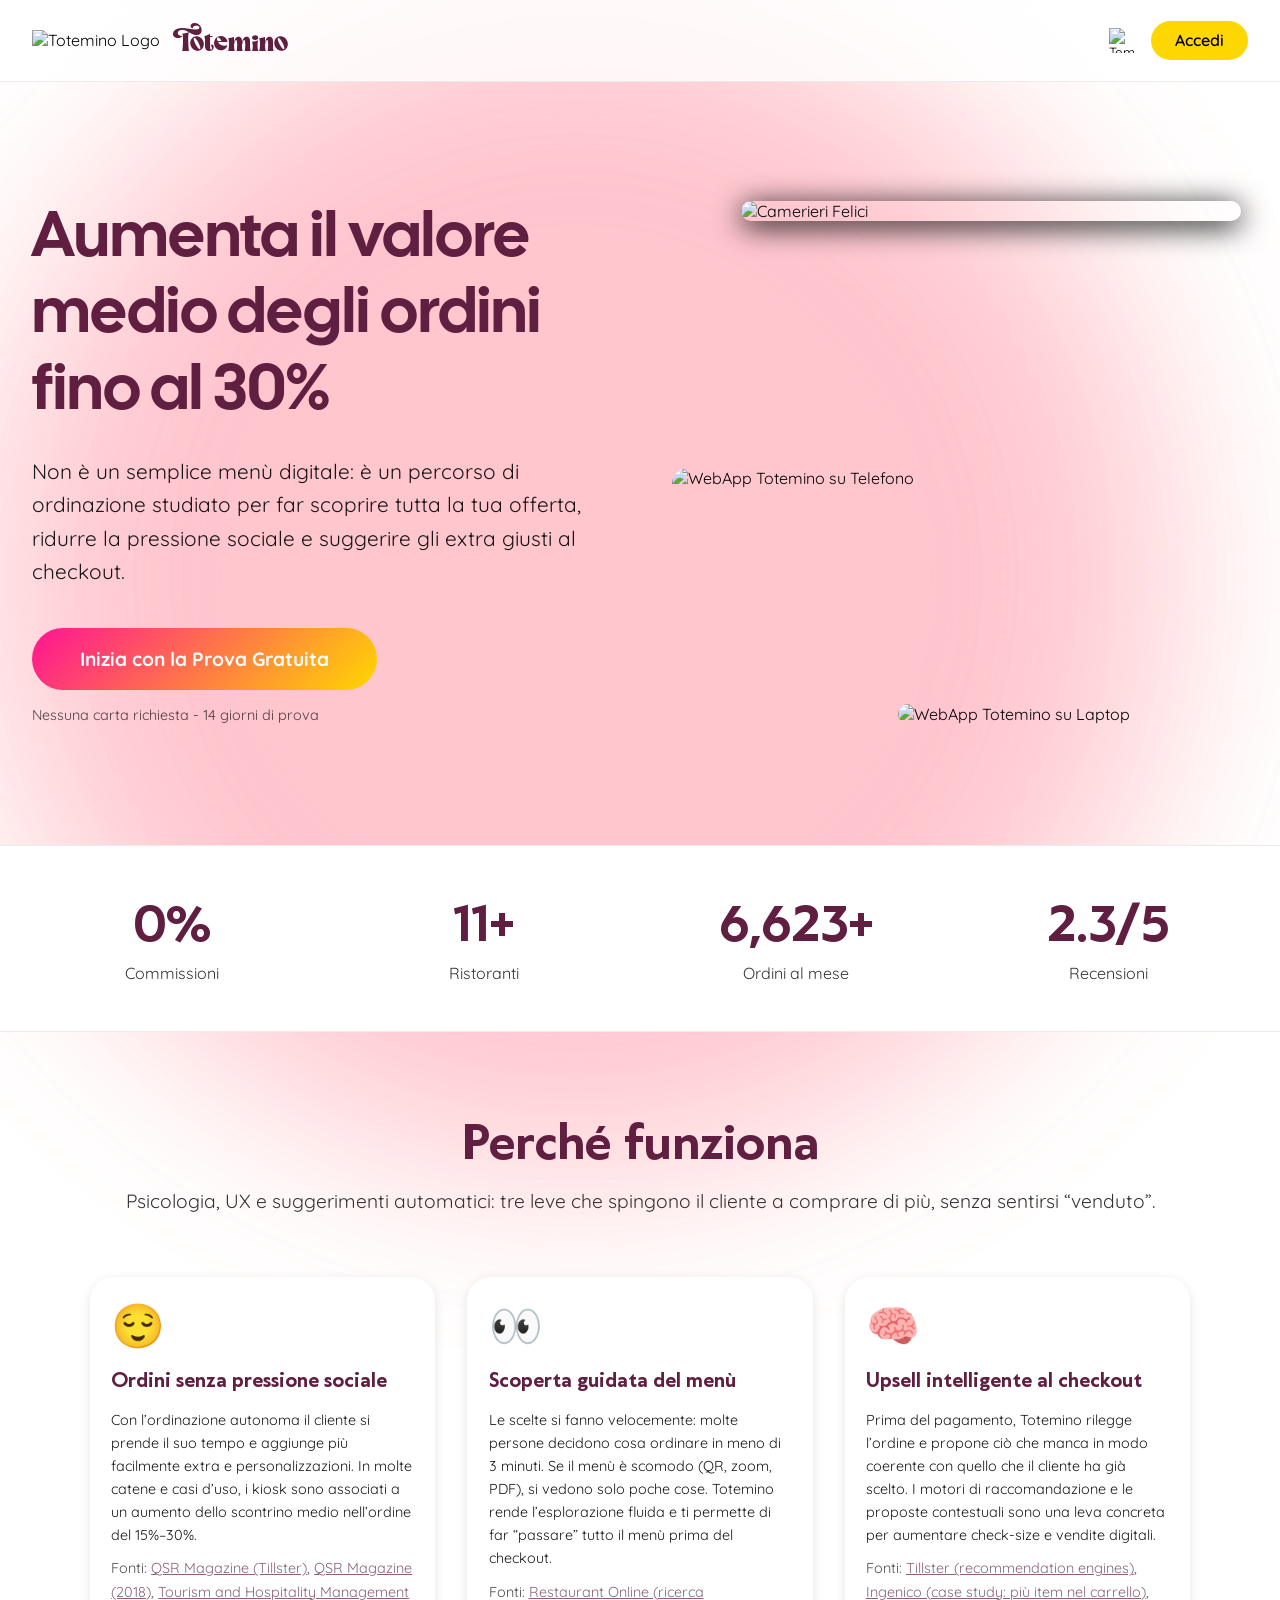
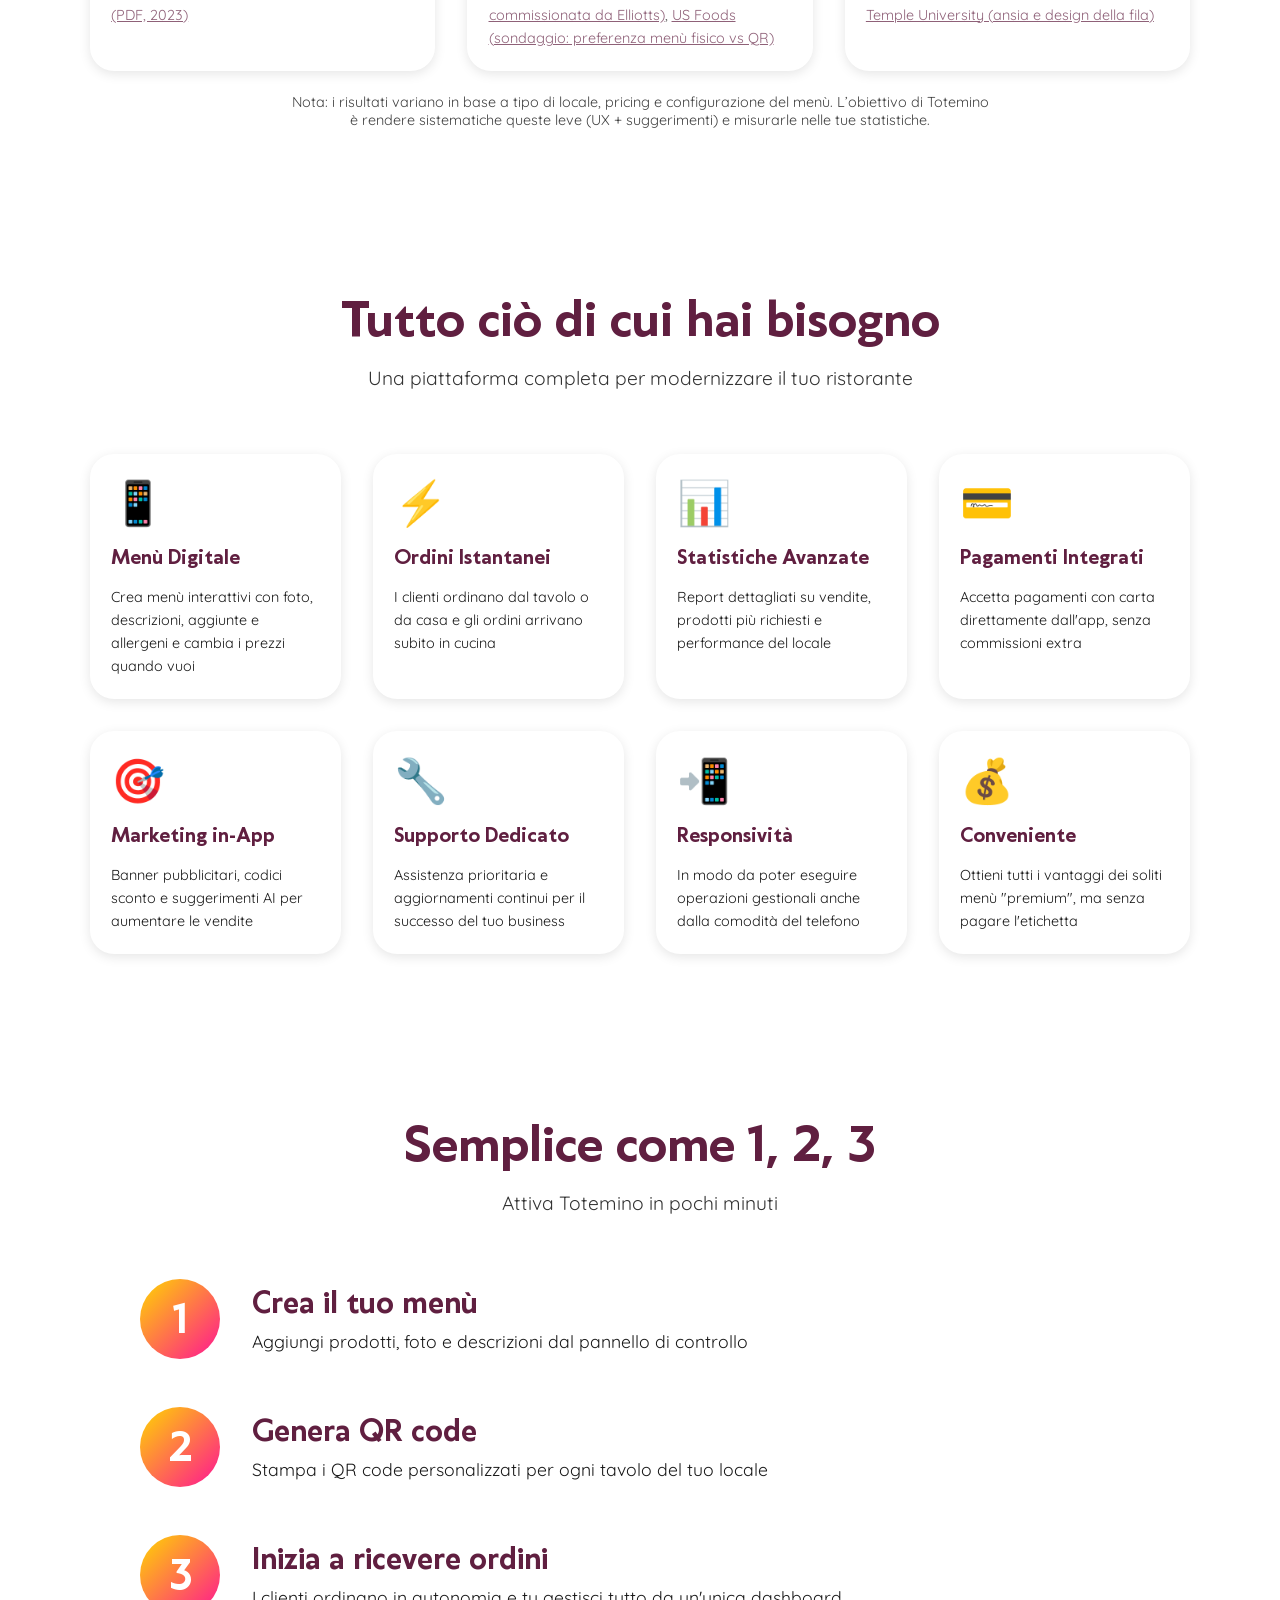
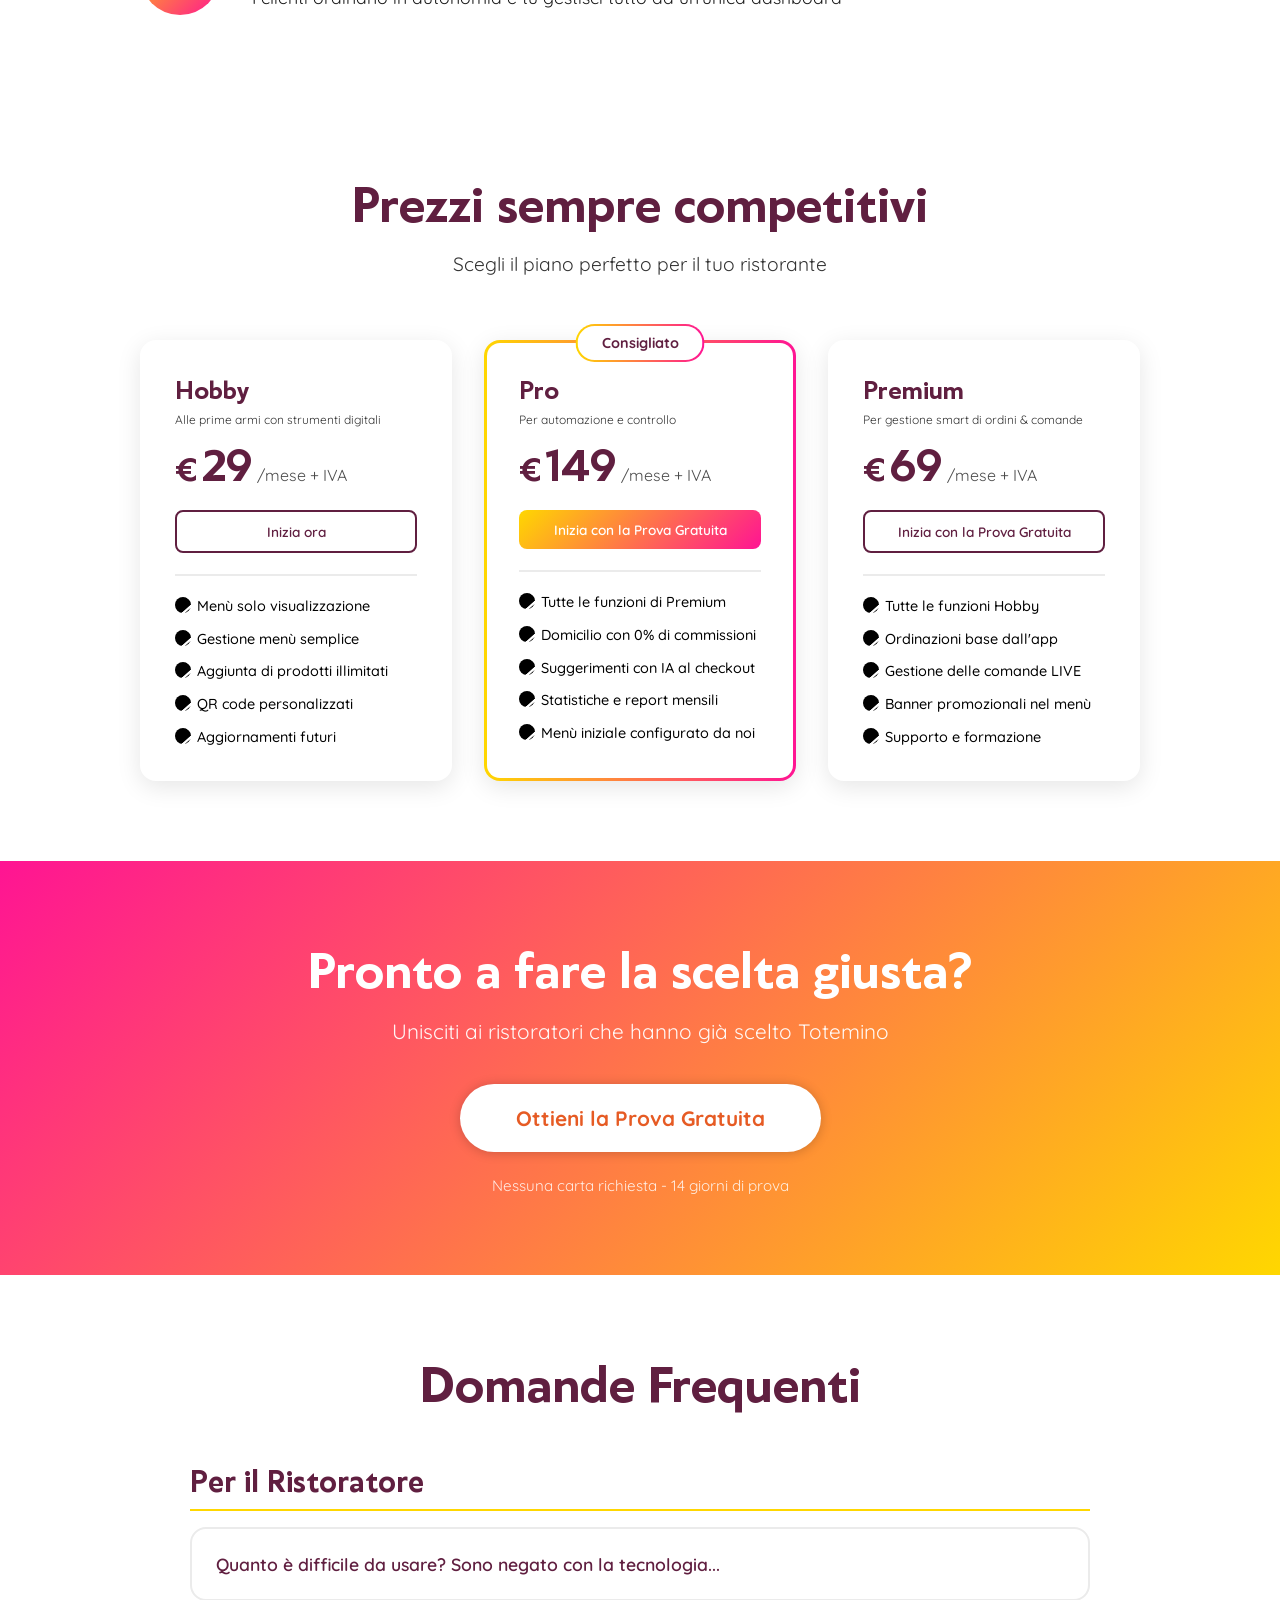
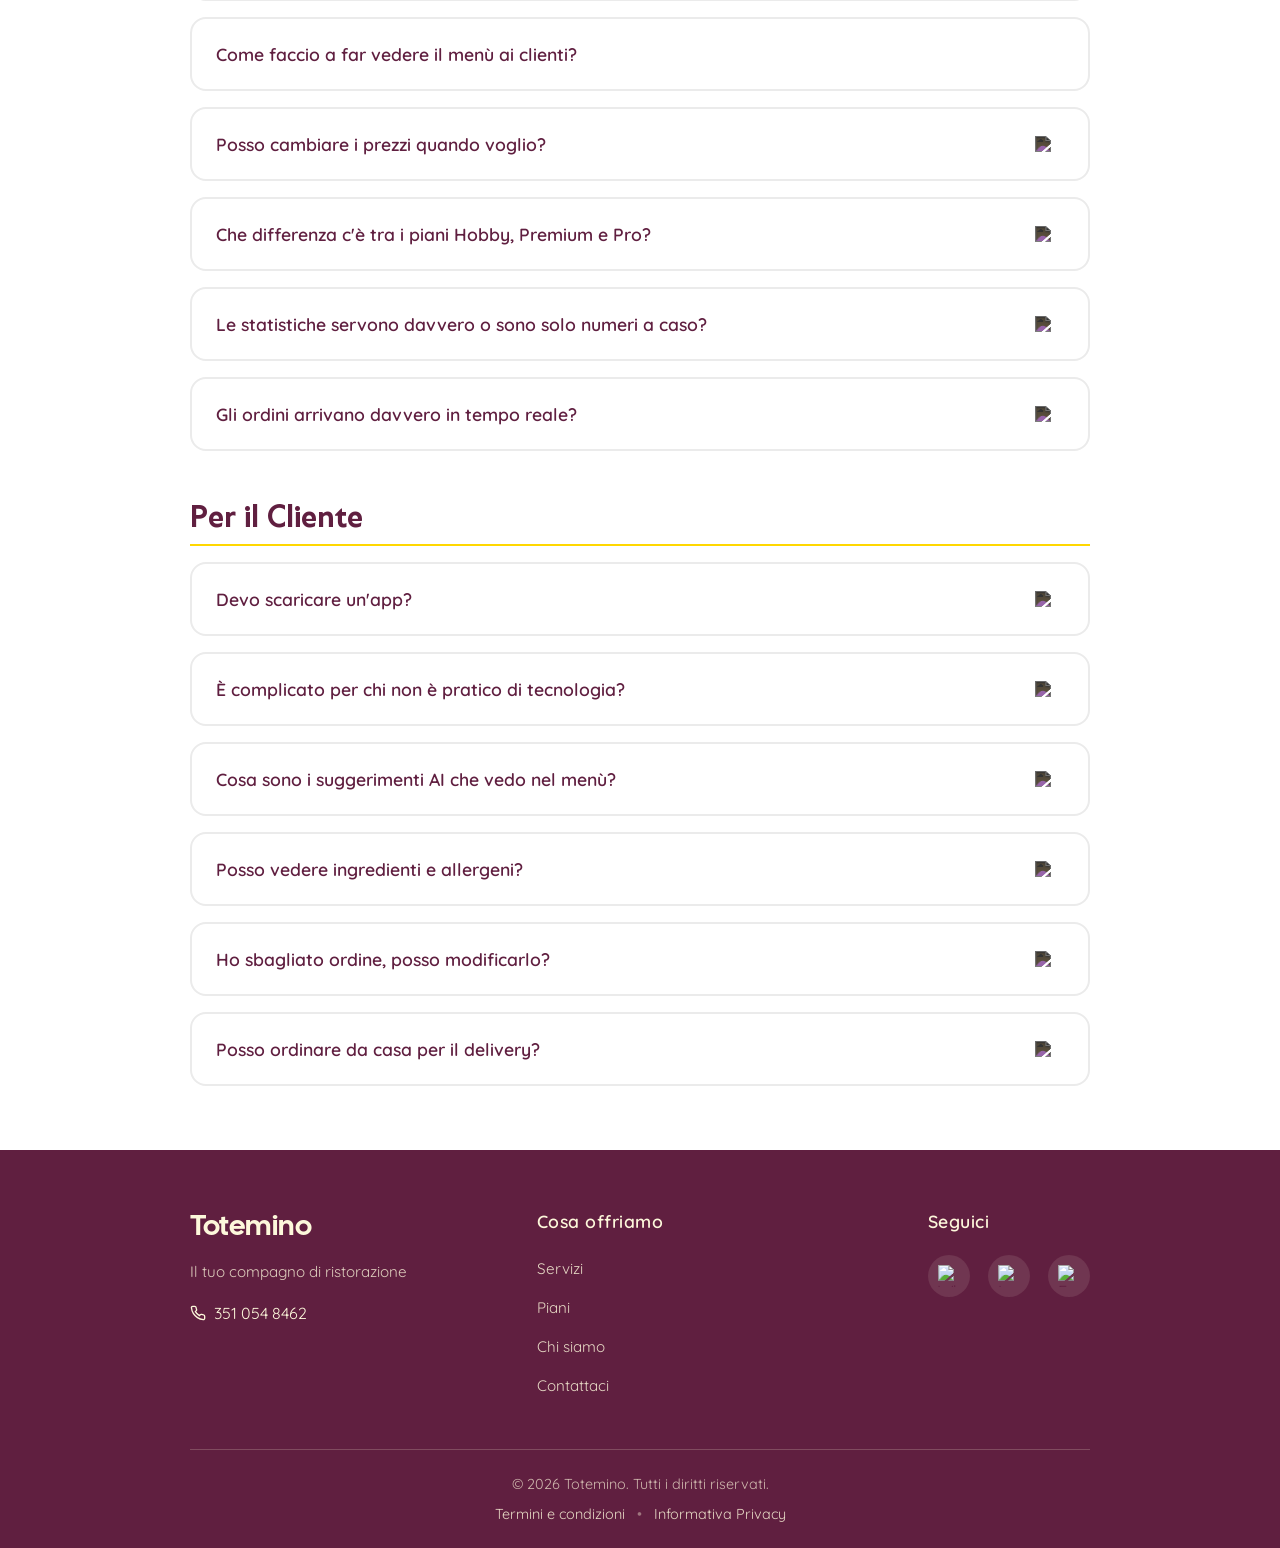
==== index.html @ e5cde9ef "Add files via upload" ====
<!DOCTYPE html>
<html lang="it">
<head>
    <meta charset="UTF-8">
    <meta name="viewport" content="width=device-width, initial-scale=1.0">
    <script>
        (function() {
          const saved = localStorage.getItem('totemino_theme');
          const theme = saved || 
            (window.matchMedia('(prefers-color-scheme: dark)').matches ? 'dark' : 'light');
          document.documentElement.setAttribute('data-theme', theme);
          
          window.addEventListener('pageshow', function(event) {
            if (event.persisted || performance.getEntriesByType('navigation')[0]?.type === 'back_forward') {
              location.reload();
            }
          });
        })();
    </script>
    <title>Totemino - Più di un menù</title>
    <link rel="icon" type="image/png" href="img/favicon.png">
    <link rel="stylesheet" href="index-styles.css"/>
    <link rel="stylesheet" href="reviews-styles.css"/>
    <style>
        /* Animazione loading dots per bottoni pricing */
        .btn-pricing.loading {
            pointer-events: none;
        }

        .btn-pricing .btn-text {
            display: inline;
            font-weight: 600;
        }

        .btn-pricing.loading .btn-text {   
            display: none;
        }

        .loading-dots {
            display: none;
            gap: 8px;
        }

        .btn-pricing.loading .loading-dots {
            display: flex;
            margin: 5px auto;
            align-items: center;
            justify-content: center;
        }

        .loading-dots span {
            width: 7px;
            height: 7px;
            border-radius: 50%;
            background-color: currentColor;
            animation: loadingDot 1.4s infinite ease-in-out both;
        }

        .loading-dots span:nth-child(1) {
            animation-delay: -0.32s;
        }

        .loading-dots span:nth-child(2) {
            animation-delay: -0.16s;
        }

        @keyframes loadingDot {
            0%, 80%, 100% {
                transform: scale(0.8);
                opacity: 0.5;
            }
            40% {
                transform: scale(1.2);
                opacity: 1;
            }
        }
    </style>
</head>
<body>
    <div class="bg-light light1"></div>
    <div class="bg-light light2"></div>
    <div class="bg-light light3"></div>
    
    <!-- Navigation -->
    <nav class="navbar">
        <div class="nav-container">
            <div class="nav-brand">
                <img class="theme-img" data-light="img/logo/1_light.png" data-dark="img/logo/1_dark.png" alt="Totemino Logo" id="logoSwap">
                <a href="#"><h1>Totemino</h1></a>
            </div>
            <div class="nav-actions">
                <button id="theme" class="nav-btn theme-btn" type="button">
                    <img class="theme-img" data-light="img/theme_light.png" data-dark="img/theme_dark.png" alt="Tema">
                </button>
                <a href="login.html" class="nav-btn login-btn" id="navLoginBtn">Accedi</a>
            </div>
        </div>
    </nav>

    <!-- Hero Section -->
    <section class="hero">
        <div class="hero-container">
            <div class="hero-content">
                <h2 class="hero-title">Aumenta il valore medio degli ordini fino al 30%</h2>
                <p class="hero-subtitle">Non è un semplice menù digitale: è un percorso di ordinazione studiato per far scoprire tutta la tua offerta, ridurre la pressione sociale e suggerire gli extra giusti al checkout.</p>
                <div class="hero-cta">
                    <a href="login.html" class="btn-hero">Inizia con la Prova Gratuita</a>
                    <span class="hero-note">Nessuna carta richiesta - 14 giorni di prova</span>
                </div>
            </div>
            <div class="hero-image">
                <img src="img/hero1.png" alt="WebApp Totemino su Telefono">
                <img src="img/hero2.png" alt="Camerieri Felici">
                <img src="img/hero3.png" alt="WebApp Totemino su Laptop">
            </div>
        </div>
    </section>

    <!-- Stats Bar -->
    <section class="stats-bar">
        <div class="stats-container">
            <div class="stat-item">
                <h3>0%</h3>
                <p>Commissioni</p>
            </div>
            <div class="stat-item">
                <h3>23+</h3>
                <p>Ristoranti</p>
            </div>
            <div class="stat-item">
                <h3>13800+</h3>
                <p>Ordini al mese</p>
            </div>
            <div class="stat-item">
                <h3>4.8/5</h3>
                <p>Recensioni</p>
            </div>
        </div>
    </section>

    
    <!-- Why It Works -->
    <section class="why-it-works">
        <div class="section-header">
            <h2>Perché funziona</h2>
            <p>Psicologia, UX e suggerimenti automatici: tre leve che spingono il cliente a comprare di più, senza sentirsi “venduto”.</p>
        </div>
        <div class="features-grid">
            <div class="feature-card">
                <div class="feature-icon">😌</div>
                <h3>Ordini senza pressione sociale</h3>
                <p>Con l’ordinazione autonoma il cliente si prende il suo tempo e aggiunge più facilmente extra e personalizzazioni. In molte catene e casi d’uso, i kiosk sono associati a un aumento dello scontrino medio nell’ordine del 15%–30%.</p>
                <p style="opacity:.7;font-size:.9rem;margin-top:10px;">
                    Fonti: <a href="https://www.qsrmagazine.com/growth/consumer-trends/kiosks-take-center-stage-in-the-phygital-revolution/" target="_blank" rel="noopener">QSR Magazine (Tillster)</a>,
                    <a href="https://www.qsrmagazine.com/uncategorized/study-kiosk-demand-rise-quick-service/" target="_blank" rel="noopener">QSR Magazine (2018)</a>,
                    <a href="https://hrcak.srce.hr/file/445800" target="_blank" rel="noopener">Tourism and Hospitality Management (PDF, 2023)</a>
                </p>
            </div>
            <div class="feature-card">
                <div class="feature-icon">👀</div>
                <h3>Scoperta guidata del menù</h3>
                <p>Le scelte si fanno velocemente: molte persone decidono cosa ordinare in meno di 3 minuti. Se il menù è scomodo (QR, zoom, PDF), si vedono solo poche cose. Totemino rende l’esplorazione fluida e ti permette di far “passare” tutto il menù prima del checkout.</p>
                <p style="opacity:.7;font-size:.9rem;margin-top:10px;">
                    Fonti: <a href="https://www.restaurantonline.co.uk/Article/2017/08/09/Diners-take-just-three-minutes-to-choose-their-food-new-research-reveals/" target="_blank" rel="noopener">Restaurant Online (ricerca commissionata da Elliotts)</a>,
                    <a href="https://www.usfoods.com/tools-tips-and-ideas/articles-and-publications/articles/american-menu-choices" target="_blank" rel="noopener">US Foods (sondaggio: preferenza menù fisico vs QR)</a>
                </p>
            </div>
            <div class="feature-card">
                <div class="feature-icon">🧠</div>
                <h3>Upsell intelligente al checkout</h3>
                <p>Prima del pagamento, Totemino rilegge l’ordine e propone ciò che manca in modo coerente con quello che il cliente ha già scelto. I motori di raccomandazione e le proposte contestuali sono una leva concreta per aumentare check-size e vendite digitali.</p>
                <p style="opacity:.7;font-size:.9rem;margin-top:10px;">
                    Fonti: <a href="https://www.tillster.com/blog/7-ways-kiosk-recommendation-engines-can-increase-restaurant-profits" target="_blank" rel="noopener">Tillster (recommendation engines)</a>,
                    <a href="https://ingenico.com/ca-en/newsroom/blogs/self-service-kiosks-are-becoming-popular-restaurants-heres-why" target="_blank" rel="noopener">Ingenico (case study: più item nel carrello)</a>,
                    <a href="https://now.temple.edu/news/2024-04-12/feeling-rushed-food-ordering-kiosk-youre-not-alone" target="_blank" rel="noopener">Temple University (ansia e design della fila)</a>
                </p>
            </div>
        </div>

        <p style="opacity:.75;font-size:0.9rem;max-width:700px;margin:22px auto 0;text-align:center;">
            Nota: i risultati variano in base a tipo di locale, pricing e configurazione del menù. L’obiettivo di Totemino è rendere sistematiche queste leve (UX + suggerimenti) e misurarle nelle tue statistiche.
        </p>
    </section>


    <!-- Features Section -->
    <section class="features">
        <div class="section-header">
            <h2>Tutto ciò di cui hai bisogno</h2>
            <p>Una piattaforma completa per modernizzare il tuo ristorante</p>
        </div>
        <div class="features-grid">
            <div class="feature-card" onclick="window.location.href='servizi.html'">
                <div class="feature-icon">📱</div>
                <h3>Menù Digitale</h3>
                <p>Crea menù interattivi con foto, descrizioni, aggiunte e allergeni e cambia i prezzi quando vuoi</p>
            </div>
            <div class="feature-card" onclick="window.location.href='servizi.html'">
                <div class="feature-icon">⚡</div>
                <h3>Ordini Istantanei</h3>
                <p>I clienti ordinano dal tavolo o da casa e gli ordini arrivano subito in cucina</p>
            </div>
            <div class="feature-card" onclick="window.location.href='servizi.html'">
                <div class="feature-icon">📊</div>
                <h3>Statistiche Avanzate</h3>
                <p>Report dettagliati su vendite, prodotti più richiesti e performance del locale</p>
            </div>
            <div class="feature-card" onclick="window.location.href='servizi.html'">
                <div class="feature-icon">💳</div>
                <h3>Pagamenti Integrati</h3>
                <p>Accetta pagamenti con carta direttamente dall'app, senza commissioni extra</p>
            </div>
            <div class="feature-card" onclick="window.location.href='servizi.html'">
                <div class="feature-icon">🎯</div>
                <h3>Marketing in-App</h3>
                <p>Banner pubblicitari, codici sconto e suggerimenti AI per aumentare le vendite</p>
            </div>
            <div class="feature-card" onclick="window.location.href='servizi.html'">
                <div class="feature-icon">🔧</div>
                <h3>Supporto Dedicato</h3>
                <p>Assistenza prioritaria e aggiornamenti continui per il successo del tuo business</p>
            </div>
            <div class="feature-card" onclick="window.location.href='servizi.html'">
                <div class="feature-icon">📲</div>
                <h3>Responsività</h3>
                <p>In modo da poter eseguire operazioni gestionali anche dalla comodità del telefono</p>
            </div>
            <div class="feature-card" onclick="window.location.href='servizi.html'">
                <div class="feature-icon">💰</div>
                <h3>Conveniente</h3>
                <p>Ottieni tutti i vantaggi dei soliti menù "premium", ma senza pagare l'etichetta</p>
            </div>
        </div>
        <button class="show-more-btn" id="showMoreFeatures">
            <p>Mostra di più</p>
        </button>
    </section>

    <!-- How It Works -->
    <section class="how-it-works">
        <div class="section-header">
            <h2>Semplice come 1, 2, 3</h2>
            <p>Attiva Totemino in pochi minuti</p>
        </div>
        <div class="steps-container">
            <div class="step">
                <div class="step-number">1</div>
                <div class="step-content">
                    <h3>Crea il tuo menù</h3>
                    <p>Aggiungi prodotti, foto e descrizioni dal pannello di controllo</p>
                </div>
            </div>
            <div class="step">
                <div class="step-number">2</div>
                <div class="step-content">
                    <h3>Genera QR code</h3>
                    <p>Stampa i QR code personalizzati per ogni tavolo del tuo locale</p>
                </div>
            </div>
            <div class="step">
                <div class="step-number">3</div>
                <div class="step-content">
                    <h3>Inizia a ricevere ordini</h3>
                    <p>I clienti ordinano in autonomia e tu gestisci tutto da un'unica dashboard</p>
                </div>
            </div>
        </div>
    </section>

    <!-- Pricing Section -->
    <section class="pricing">
        <div class="section-header">
            <h2>Prezzi sempre competitivi</h2>
            <p>Scegli il piano perfetto per il tuo ristorante</p>
        </div>
        <div class="pricing-grid">
            <!-- Hobby Plan -->
            <div class="pricing-card">
                <div class="pricing-header">
                    <h3>Hobby</h3>
                    <p>Alle prime armi con strumenti digitali</p>
                    <div class="price">
                        <span class="currency">€</span>
                        <span class="amount">29</span>
                        <span class="period">/mese + IVA</span>
                    </div>
                </div>
                <a href="login.html" class="btn-pricing" data-plan="hobby" data-price-id="price_1Sc7bC7dAnRE04Pk4s9xD4El">
                    <span class="btn-text">Inizia ora</span>
                    <span class="loading-dots">
                        <span></span>
                        <span></span>
                        <span></span>
                    </span>
                </a>
                <ul class="features-list">
                    <li><img src="img/check.png"> Menù solo visualizzazione</li>
                    <li><img src="img/check.png"> Gestione menù semplice</li>
                    <li><img src="img/check.png"> Aggiunta di prodotti illimitati</li>
                    <li><img src="img/check.png"> QR code personalizzati</li>
                    <li><img src="img/check.png"> Aggiornamenti futuri</li>
                </ul>
            </div>

            <!-- Pro Plan -->
            <div class="pricing-card featured">
                <div class="popular-badge">Consigliato</div>
                <div class="pricing-header">
                    <h3>Pro</h3>
                    <p>Per automazione e controllo</p>
                    <div class="price">
                        <span class="currency">€</span>
                        <span class="amount">149</span>
                        <span class="period">/mese + IVA</span>
                    </div>
                </div>
                <a href="login.html" class="btn-pricing" data-plan="pro" data-price-id="price_1Sc7ex7dAnRE04PkjcQ3RALK">
                    <span class="btn-text">Inizia con la Prova Gratuita</span>
                    <span class="loading-dots">
                        <span></span>
                        <span></span>
                        <span></span>
                    </span>
                </a>
                <ul class="features-list">
                    <li><img src="img/check.png"> Tutte le funzioni di Premium</li>
                    <li><img src="img/check.png"> Domicilio con 0% di commissioni</li>
                    <li><img src="img/check.png"> Suggerimenti con IA al checkout</li>
                    <li><img src="img/check.png"> Statistiche e report mensili</li>
                    <li><img src="img/check.png"> Menù iniziale configurato da noi</li>
                </ul>
            </div>

            <!-- Premium Plan -->
            <div class="pricing-card">
                <div class="pricing-header">
                    <h3>Premium</h3>
                    <p>Per gestione smart di ordini & comande</p>
                    <div class="price">
                        <span class="currency">€</span>
                        <span class="amount">69</span>
                        <span class="period">/mese + IVA</span>
                    </div>
                </div>
                <a href="login.html" class="btn-pricing" data-plan="premium" data-price-id="price_1Sc7eA7dAnRE04PkniueG6en">
                    <span class="btn-text">Inizia con la Prova Gratuita</span>
                    <span class="loading-dots">
                        <span></span>
                        <span></span>
                        <span></span>
                    </span>
                </a>
                <ul class="features-list">
                    <li><img src="img/check.png"> Tutte le funzioni Hobby</li>
                    <li><img src="img/check.png"> Ordinazioni base dall'app</li>
                    <li><img src="img/check.png"> Gestione delle comande LIVE</li>
                    <li><img src="img/check.png"> Banner promozionali nel menù</li>
                    <li><img src="img/check.png"> Supporto e formazione</li>
                </ul>
            </div>
        </div>
    </section>

    <!-- Social Proof / Testimonials -->
     
    <div class="create-reviews-section"></div>

    <!-- Final CTA -->
    <section class="final-cta">
        <div class="cta-container">
            <h2>Pronto a fare la scelta giusta?</h2>
            <p>Unisciti ai ristoratori che hanno già scelto Totemino</p>
            <a href="login.html" class="btn-cta-large">Ottieni la Prova Gratuita</a>
            <span class="cta-note">Nessuna carta richiesta - 14 giorni di prova</span>
        </div>
    </section>

    <!-- FAQ Section -->
    <section class="faq-section">
        <div class="faq-container">
            <h2 class="faq-title">Domande Frequenti</h2>
            
            <!-- FAQ Ristoratore -->
            <div class="faq-category">
                <h3 class="faq-category-title">Per il Ristoratore</h3>

                <div class="faq-item">
                    <div class="faq-question">
                        <span>Quanto è difficile da usare? Sono negato con la tecnologia...</span>
                        <span class="faq-icon"><img src="img/down_arrow.png"></span>
                    </div>
                    <div class="faq-answer">
                        <div class="faq-answer-content">
                            Tranquillo, è pensato proprio per essere semplice. Se sai usare WhatsApp, sai usare Totemino. Tutto intuitivo, niente paroloni tecnici.
                        </div>
                    </div>
                </div>

                <div class="faq-item">
                    <div class="faq-question">
                        <span>Come faccio a far vedere il menù ai clienti?</span>
                        <span class="faq-icon"><img src="img/down_arrow.png"></span>
                    </div>
                    <div class="faq-answer">
                        <div class="faq-answer-content">
                            Stampi il QR code che ti diamo e lo metti sui tavoli. Il cliente lo scansiona con la fotocamera del telefono ed è dentro. Niente app da scaricare, zero sbattimenti.
                        </div>
                    </div>
                </div>

                <div class="faq-item">
                    <div class="faq-question">
                        <span>Posso cambiare i prezzi quando voglio?</span>
                        <span class="faq-icon"><img src="img/down_arrow.png"></span>
                    </div>
                    <div class="faq-answer">
                        <div class="faq-answer-content">
                            Certo! Dal pannello di gestione modifichi tutto in tempo reale: prezzi, piatti, ingredienti, foto. Finito il pesce? Lo togli in 10 secondi.
                        </div>
                    </div>
                </div>

                <div class="faq-item">
                    <div class="faq-question">
                        <span>Che differenza c'è tra i piani Hobby, Premium e Pro?</span>
                        <span class="faq-icon"><img src="img/down_arrow.png"></span>
                    </div>
                    <div class="faq-answer">
                        <div class="faq-answer-content">
                            Hobby è perfetto per iniziare: menù digitale e basta. Premium aggiunge la gestione ordini in tempo reale (tavoli, delivery, asporto). Pro è il pacchetto completo con statistiche avanzate, AI che suggerisce piatti ai clienti e ti aiuta a capire cosa funziona davvero.
                        </div>
                    </div>
                </div>

                <div class="faq-item">
                    <div class="faq-question">
                        <span>Le statistiche servono davvero o sono solo numeri a caso?</span>
                        <span class="faq-icon"><img src="img/down_arrow.png"></span>
                    </div>
                    <div class="faq-answer">
                        <div class="faq-answer-content">
                            Servono eccome. Scopri quali piatti vendono di più, in che orari la gente ordina, quanto ti portano i suggerimenti AI. Capisci dove investire e dove tagliare. Dati veri, decisioni intelligenti.
                        </div>
                    </div>
                </div>

                <div class="faq-item">
                    <div class="faq-question">
                        <span>Gli ordini arrivano davvero in tempo reale?</span>
                        <span class="faq-icon"><img src="img/down_arrow.png"></span>
                    </div>
                    <div class="faq-answer">
                        <div class="faq-answer-content">
                            Sì, istantanei. Il cliente ordina dal tavolo e tu lo vedi subito sul tuo schermo in cucina o al banco. Puoi anche ricevere notifiche push se le attivi.
                        </div>
                    </div>
                </div>
            </div>

            <!-- FAQ Cliente -->
            <div class="faq-category">
                <h3 class="faq-category-title">Per il Cliente</h3>

                <div class="faq-item">
                    <div class="faq-question">
                        <span>Devo scaricare un'app?</span>
                        <span class="faq-icon"><img src="img/down_arrow.png"></span>
                    </div>
                    <div class="faq-answer">
                        <div class="faq-answer-content">
                            No! Scansioni il QR sul tavolo e si apre tutto nel browser. Zero download, zero registrazioni obbligatorie.
                        </div>
                    </div>
                </div>

                <div class="faq-item">
                    <div class="faq-question">
                        <span>È complicato per chi non è pratico di tecnologia?</span>
                        <span class="faq-icon"><img src="img/down_arrow.png"></span>
                    </div>
                    <div class="faq-answer">
                        <div class="faq-answer-content">
                            Per niente. È fatto per essere usato da tutti, anche da tua nonna. Menù chiaro, bottoni grandi, tutto scritto in italiano semplice.
                        </div>
                    </div>
                </div>

                <div class="faq-item">
                    <div class="faq-question">
                        <span>Cosa sono i suggerimenti AI che vedo nel menù?</span>
                        <span class="faq-icon"><img src="img/down_arrow.png"></span>
                    </div>
                    <div class="faq-answer">
                        <div class="faq-answer-content">
                            L'intelligenza artificiale ti consiglia piatti in base a cosa hai già ordinato o a cosa va per la maggiore. È come avere il cameriere che ti dice "questo ti piacerà sicuro".
                        </div>
                    </div>
                </div>

                <div class="faq-item">
                    <div class="faq-question">
                        <span>Posso vedere ingredienti e allergeni?</span>
                        <span class="faq-icon"><img src="img/down_arrow.png"></span>
                    </div>
                    <div class="faq-answer">
                        <div class="faq-answer-content">
                            Se il ristorante li ha inseriti, sì. Clicca sulla "i" accanto al piatto e vedi tutto. Ma dipende sempre da cosa ha deciso di condividere il locale.
                        </div>
                    </div>
                </div>

                <div class="faq-item">
                    <div class="faq-question">
                        <span>Ho sbagliato ordine, posso modificarlo?</span>
                        <span class="faq-icon"><img src="img/down_arrow.png"></span>
                    </div>
                    <div class="faq-answer">
                        <div class="faq-answer-content">
                            Una volta inviato, l'ordine parte subito verso la cucina. Chiama il personale e si sistemerà tutto, ma dall'app non puoi più cambiarlo.
                        </div>
                    </div>
                </div>

                <div class="faq-item">
                    <div class="faq-question">
                        <span>Posso ordinare da casa per il delivery?</span>
                        <span class="faq-icon"><img src="img/down_arrow.png"></span>
                    </div>
                    <div class="faq-answer">
                        <div class="faq-answer-content">
                            Dipende dal ristorante. Se hanno attivato il servizio delivery su Totemino, sì. Ordini, scegli l'orario e aspetti comodamente a casa.
                        </div>
                    </div>
                </div>
            </div>
        </div>
    </section>

    <!-- Footer -->
    <footer class="site-footer">
        <div class="footer-container">
            
            <div class="footer-content">
            <div class="footer-left">
                <p class="footer-brand">Totemino</p>
                <p class="footer-tagline">Il tuo compagno di ristorazione</p>
                <p class="footer-contact">
                <svg width="16" height="16" viewBox="0 0 24 24" fill="none" stroke="currentColor" stroke-width="2">
                    <path d="M22 16.92v3a2 2 0 0 1-2.18 2 19.79 19.79 0 0 1-8.63-3.07 19.5 19.5 0 0 1-6-6 19.79 19.79 0 0 1-3.07-8.67A2 2 0 0 1 4.11 2h3a2 2 0 0 1 2 1.72 12.84 12.84 0 0 0 .7 2.81 2 2 0 0 1-.45 2.11L8.09 9.91a16 16 0 0 0 6 6l1.27-1.27a2 2 0 0 1 2.11-.45 12.84 12.84 0 0 0 2.81.7A2 2 0 0 1 22 16.92z"></path>
                </svg>
                351 054 8462
                </p>
            </div>

            <nav class="footer-nav">
                <h4 class="footer-nav-title">Cosa offriamo</h4>
                <a href="servizi.html">Servizi</a>
                <a href="upgrade.html">Piani</a>
                <a href="about.html">Chi siamo</a>
                <a href="contatti.html">Contattaci</a>
            </nav>

            <div class="footer-social-section">
                <h4 class="footer-nav-title">Seguici</h4>
                <div class="footer-social">
                <a href="https://wa.me/+393510548462" aria-label="WhatsApp">
                    <img src="img/whatsapp-logo.png" alt="WhatsApp">
                </a>
                <a href="https://instagram.com/webtorstudios" aria-label="Instagram">
                    <img src="img/instagram-logo.png" alt="Instagram">
                </a>
                <a href="mailto:webtorstudios@gmail.com" aria-label="Email">
                    <img src="img/mail-logo.png" alt="Email">
                </a>
                </div>
            </div>
            </div>

        </div>

        <div class="footer-bottom">
            <p>© 2026 Totemino. Tutti i diritti riservati.</p>
            <div class="footer-links">
            <a href="termini-e-condizioni.html">Termini e condizioni</a>
            <span class="separator">•</span>
            <a href="cookie-policy.html">Informativa Privacy</a>
            </div>
        </div>
    </footer>
    
    <script src="index-script.js"></script>
    <script src="reviews-script.js"></script>
    <script src="theme.js"></script>
    <script src="logo-pop.js"></script>
    <script>
        // Controlla lo stato di login e aggiorna UI dinamicamente
        document.addEventListener('DOMContentLoaded', async () => {
            try {
                const response = await fetch('/api/auth/me', { credentials: 'include' });
                const data = await response.json();
                
                if (data.success && data.user) {
                    const user = data.user;
                    const navLoginBtn = document.getElementById('navLoginBtn');
                    
                    // Aggiorna bottone nav con ID utente
                    if (navLoginBtn) {
                        navLoginBtn.textContent = user.userCode;
                        navLoginBtn.href = `profile.html?id=${user.userCode}`;
                    }
                    
                    // Riordina le pricing cards: hobby, premium, pro
                    const pricingGrid = document.querySelector('.pricing-grid');
                    if (pricingGrid) {
                        const cards = Array.from(pricingGrid.children);
                        const hobbyCard = cards.find(card => card.querySelector('[data-plan="hobby"]'));
                        const premiumCard = cards.find(card => card.querySelector('[data-plan="premium"]'));
                        const proCard = cards.find(card => card.querySelector('[data-plan="pro"]'));
                        
                        // Riordina: hobby, premium, pro
                        pricingGrid.innerHTML = '';
                        if (hobbyCard) pricingGrid.appendChild(hobbyCard);
                        if (premiumCard) pricingGrid.appendChild(premiumCard);
                        if (proCard) pricingGrid.appendChild(proCard);
                    }
                    
                    // Nascondi il piano corrente e quelli inferiori
                    const currentPlan = user.planType;
                    if (currentPlan) {
                        const hobbyCard = document.querySelector('[data-plan="hobby"]')?.closest('.pricing-card');
                        const premiumCard = document.querySelector('[data-plan="premium"]')?.closest('.pricing-card');
                        const proCard = document.querySelector('[data-plan="pro"]')?.closest('.pricing-card');
                        
                        // Gerarchia: hobby < premium < pro
                        if (currentPlan === 'hobby') {
                            // Nascondi solo hobby
                            if (hobbyCard) hobbyCard.style.display = 'none';
                        } else if (currentPlan === 'premium') {
                            // Nascondi hobby e premium
                            if (hobbyCard) hobbyCard.style.display = 'none';
                            if (premiumCard) premiumCard.style.display = 'none';
                        } else if (currentPlan === 'pro') {
                            if (document.querySelector('.pricing')) document.querySelector('.pricing').style.display = 'none';
                        }
                    }
                    
                    // Aggiorna i bottoni delle pricing cards
                    const planLabels = {
                        hobby: 'Passa a Hobby',
                        premium: 'Passa a Premium',
                        pro: 'Diventa Pro'
                    };
                    
                    document.querySelectorAll('.btn-pricing').forEach(btn => {
                        const planType = btn.dataset.plan;
                        const priceId = btn.dataset.priceId;
                        
                        if (planType && planLabels[planType]) {
                            btn.querySelector('.btn-text').textContent = planLabels[planType];
                            btn.href = '#';
                            
                            // Aggiungi handler per checkout Stripe
                            btn.addEventListener('click', async (e) => {
                                e.preventDefault();
                                btn.classList.add('loading');
                                
                                try {
                                    const checkoutResponse = await fetch('/api/create-checkout', {
                                        method: 'POST',
                                        headers: { 'Content-Type': 'application/json' },
                                        credentials: 'include',
                                        body: JSON.stringify({ priceId })
                                    });
                                    
                                    const checkoutData = await checkoutResponse.json();
                                    
                                    if (checkoutData.url) {
                                        window.location.href = checkoutData.url;
                                    } else {
                                        alert('Errore: ' + (checkoutData.error || 'Impossibile creare la sessione'));
                                        btn.classList.remove('loading');
                                    }
                                } catch (error) {
                                    console.error('Errore:', error);
                                    alert('Errore di connessione. Riprova.');
                                    btn.classList.remove('loading');
                                }
                            });
                        }
                    });
                }
            } catch (error) {
                // Utente non loggato, mantieni link normali a login.html
                console.log('Utente non loggato');
            }
        });
    </script>
</body>

</html>
---- index-styles.css ----
/* Import base styles */
@import url('menu-styles.css');

/* ===== LAYOUT OVERRIDE ===== */
body {
  overflow-x: hidden;
}


/* ===== KONAMI CODE EASTER EGG ===== */
@keyframes rainbow {
  0% { filter: hue-rotate(0deg); }
  100% { filter: hue-rotate(360deg); }
}

/* ===== NAVBAR ===== */
.navbar {
  position: fixed;
  top: 0;
  left: 0;
  right: 0;
  z-index: 1000;
  background: var(--bg-secondary);
  backdrop-filter: blur(10px);
  -webkit-backdrop-filter: blur(10px);
  border-bottom: 1px solid var(--btn-secondary);
  padding: 1rem 0;
  transition: all 0.3s ease;
}

.nav-container {
  max-width: 1400px;
  margin: 0 auto;
  padding: 0 2rem;
  display: flex;
  justify-content: space-between;
  align-items: center;
}

.nav-brand {
  display: flex;
  align-items: center;
  gap: 0.8rem;
}

.nav-brand img {
  height: 3rem;
}

.nav-brand h1 {
  font-family: 'Magic';
  font-size: 1.8rem;
  color: var(--text-accent);
  margin-top: 0.3rem;
}

.nav-actions {
  display: flex;
  align-items: center;
  gap: 1rem;
}

.nav-btn {
  padding: 0.6rem 1.5rem;
  border-radius: 2rem;
  font-weight: 600;
  cursor: pointer;
  transition: all 0.3s ease;
  border: none;
  background: transparent;
}

.theme-btn {
  padding: 0rem;
  display: flex;
  align-items: center;
  justify-content: center;
}

.theme-btn img {
  width: 1.6rem;
  height: 1.6rem;
}

.login-btn {
  background: var(--accent-gold);
  color: var(--text-primary);
  text-decoration: none;
  display: inline-block;
}

.login-btn:hover {
  transform: scale(1.08);
}

/* ===== HERO SECTION ===== */
.hero {
  margin-top: 5rem;
  padding: 4rem 2rem;
  min-height: 85vh;
  display: flex;
  align-items: center;
}

.hero-container {
  max-width: 1400px;
  margin: 0 auto;
  display: grid;
  grid-template-columns: 1fr 1fr;
  gap: 4rem;
  align-items: center;
}

.hero-content {
  opacity: 0;
  transform: translateY(30px);
  animation: fadeInUp 0.8s ease forwards;
}

.hero-title {
  font-family: 'CalSans', sans-serif;
  font-size: clamp(2.5rem, 5vw, 4rem);
  color: var(--text-accent);
  margin-bottom: 1.5rem;
  line-height: 1.2;
}

.hero-subtitle {
  font-size: clamp(1.1rem, 2vw, 1.3rem);
  color: var(--text-primary);
  margin-bottom: 2.5rem;
  line-height: 1.6;
  opacity: 0.9;
}

.hero-cta {
  display: flex;
  flex-direction: column;
  gap: 1rem;
  align-items: flex-start;
}

.btn-hero {
  background: linear-gradient(135deg, var(--accent-pink), var(--accent-gold));
  color: white;
  padding: 1.2rem 3rem;
  border-radius: 3rem;
  font-size: 1.2rem;
  font-weight: 700;
  text-decoration: none;
  display: inline-block;
  transition: all 0.2s ease;
}

.btn-hero:hover {
  transform: scale(1.02);
}

.hero-note {
  font-size: 0.9rem;
  color: var(--text-primary);
  opacity: 0.7;
}

.hero-image {
  position: relative;
  height: 100%;
}

.hero-image img{  
  border-radius: 1rem;
}

.hero-image img:nth-child(1) {
  position: absolute;
  height: 230px;
  opacity: 0;
  animation: fadeInUp 1s ease 0.2s forwards;
  transform: translateX(-30px);
  animation-delay: 1s;

  bottom: 5%;
  z-index: 3;
}

.hero-image img:nth-child(2) {
  position: absolute;
  width: 500px;
  box-shadow: 0 5px 30px black;
  opacity: 0;
  animation: fadeInUp 1s ease 0.2s forwards;
  transform: translateY(30px);

  left: 12%;
  z-index: 2;
}

.hero-image img:nth-child(3) {
  position: absolute;
  width: 350px;
  opacity: 0;
  animation: fadeInUp 1s ease 0.2s forwards;
  transform: translateX(30px);
  animation-delay: 0.7s;

  bottom: 0;
  right: 0;
  z-index: 4;
}


/* ===== STATS BAR ===== */
.stats-bar {
  background: var(--card-bg);
  padding: 3rem 2rem;
  border-top: 1px solid var(--btn-secondary);
  border-bottom: 1px solid var(--btn-secondary);
}

.stats-container {
  max-width: 1400px;
  margin: 0 auto;
  display: grid;
  grid-template-columns: repeat(4, 1fr);
  gap: 2rem;
  text-align: center;
}

.stat-item {
  opacity: 0;
  transform: translateY(20px);
}

.stat-item.visible {
  animation: fadeInUp 0.6s ease forwards;
}

.stat-item h3 {
  font-family: 'Klein-Bold';
  font-size: 3rem;
  color: var(--text-accent);
  margin-bottom: 0.5rem;
}

.stat-item p {
  font-size: 1rem;
  color: var(--text-primary);
  opacity: 0.8;
}

/* ===== SECTION COMMON STYLES ===== */
section {
  padding: 5rem 2rem;
}

.section-header {
  text-align: center;
  margin-bottom: 4rem;
  opacity: 0;
  transform: translateY(20px);
}

.section-header.visible {
  animation: fadeInUp 0.6s ease forwards;
}

.section-header h2 {
  font-family: 'Klein-Bold';
  font-size: clamp(2rem, 4vw, 3rem);
  color: var(--text-accent);
  margin-bottom: 1rem;
}

.section-header p {
  font-size: 1.2rem;
  color: var(--text-primary);
  opacity: 0.8;
}

/* ===== FEATURES SECTION ===== */
.features {
  background: var(--bg-primary);
}

.features-grid {
  max-width: 1100px;
  margin: 0 auto;
  display: grid;
  grid-template-columns: repeat(auto-fit, minmax(200px, 1fr));
  gap: 2rem;
}

/* Bottone Mostra di più (nascosto di default) */
.show-more-btn {
  display: none;
  margin: 2rem auto 0;
  padding: 0.9rem 2.5rem;
  background: transparent;
  border: 2px solid var(--text-accent);
  border-radius: 2rem;
  cursor: pointer;
} 

.show-more-btn p {

  color: var(--text-accent);
  font-size: 1rem;
  font-weight: 600;
}

.show-more-btn:hover {
  background-color: var(--close-bg);
}

/* Mobile: mostra solo 2 card inizialmente */
@media (max-width: 480px) {
  .show-more-btn {
    display: block;
  }

  .features-grid {
    grid-template-columns: 1fr;
  }

  .feature-card:nth-child(n+3) {
    display: none;
  }

  .features-grid.expanded .feature-card {
    display: block;
  }

  .features-grid.expanded ~ .show-more-btn {
    display: none;
  }
}

.feature-card {
  background: var(--card-bg);
  border: 2px solid var(--card-border);
  border-radius: 1.5rem;
  padding: 1.2rem;
  transition: all 0.3s ease;
  opacity: 0;
  transform: translateY(30px);
  box-shadow: 0 3px 12px var(--shadow-sm);
  cursor: pointer;
}

.feature-card.visible { 
  animation: fadeInUp 0.6s ease forwards;
}

.feature-card:hover { 
  border-color: var(--accent-gold);
}

.feature-icon {
  font-size: 2.7rem;
  margin-bottom: 1rem;
}

.feature-card h3 {
  font-family: 'Klein-Bold';
  font-size: 1.2rem;
  color: var(--text-accent);
  margin-bottom: 1rem;
}

.feature-card p {
  font-size: 0.9rem;
  color: var(--text-primary);
  line-height: 1.6;
  opacity: 0.9;
}

.feature-card a {
  text-decoration: underline;
}

/* ===== HOW IT WORKS ===== */
.how-it-works {
  background: var(--bg-secondary);
  backdrop-filter: blur(10px);
}

.steps-container {
  max-width: 1000px;
  margin: 0 auto;
  display: flex;
  flex-direction: column;
  gap: 3rem;
}

.step {
  display: grid;
  grid-template-columns: auto 1fr;
  gap: 2rem;
  align-items: center;
  opacity: 0;
  transform: translateX(-30px);
}

.step.visible {
  animation: fadeInLeft 0.6s ease forwards;
}

.step-number {
  width: 80px;
  height: 80px;
  border-radius: 50%;
  background: linear-gradient(135deg, var(--accent-gold), var(--accent-pink));
  color: white;
  font-family: 'Klein-Bold';
  font-size: 2.5rem;
  display: flex;
  align-items: center;
  justify-content: center;
}

.step-content h3 {
  font-family: 'Klein-Bold';
  font-size: 1.8rem;
  color: var(--text-accent);
  margin-bottom: 0.5rem;
}

.step-content p {
  font-size: 1.1rem;
  color: var(--text-primary);
  opacity: 0.9;
}

/* ===== PRICING SECTION ===== */
.pricing {
  background: var(--bg-primary);
}

.pricing-grid {
  display: grid;
  justify-content: center;
  grid-template-columns: repeat(auto-fit, minmax(200px, max-content));
  gap: 2rem;
  margin: 0 auto;
}


.pricing-card {
  width: calc((1000px - 4rem)/3);
  background: var(--card-bg);
  border: 3px solid var(--card-border);
  border-radius: 1rem;
  padding: 2rem 2rem 0.8rem 2rem;
  display: flex;
  flex-direction: column;
  position: relative;
  opacity: 0;
  box-shadow: 0 6px 24px var(--shadow-sm);
  transform: translateY(30px);
  margin: 0 auto;
}

.pricing-card.visible {
  animation: fadeInUp 0.6s ease forwards;
}

.pricing-card.featured {
  border-color: var(--accent-gold);
  transform: scale(1.05);
  border: 3px solid transparent;
  background-image: 
    linear-gradient(var(--card-bg), var(--card-bg)),
    linear-gradient(to right, var(--accent-gold), var(--accent-pink));
  background-origin: border-box;
  background-clip: padding-box, border-box;
}

.popular-badge {
  position: absolute;
  top: -19px;
  left: 50%;
  transform: translateX(-50%);
  
  border: 2px solid transparent;
  background-image: 
    linear-gradient(var(--card-bg), var(--card-bg)),
    linear-gradient(to right, var(--accent-gold), var(--accent-pink));
  background-origin: border-box;
  background-clip: padding-box, border-box;

  color: var(--text-accent);
  padding: 0.5rem 1.5rem;
  border-radius: 2rem;
  font-size: 0.9rem;
  font-weight: 700;
}

.pricing-header h3 {
  font-family: 'Klein-Bold';
  font-size: 1.5rem;
  color: var(--text-accent);
  margin-bottom: 0.3rem;
}

.pricing-header p {
  font-size: 0.75rem;
  margin-bottom: 0.8rem;
  opacity: 0.8;
  color: var(--text-primary);
}

.price {
  display: flex;
  align-items: baseline;
  gap: 0.3rem;
  margin-bottom: 1rem;
}

.currency {
  font-family: 'Klein-Bold';
  font-size: 2rem;
  color: var(--text-accent);
}

.amount {
  font-family: 'Klein-Bold';
  font-size: 2.6rem;
  color: var(--text-accent);
}

.period {
  font-size: 1rem;
  color: var(--text-primary);
  opacity: 0.7;
}

.btn-pricing {
  width: 100%;
  background: var(--card-bg);
  border: 2px solid var(--text-accent);
  color: var(--text-accent);
  font-weight: 600;
  padding: 0.7rem;
  border-radius: 0.5rem;
  font-size: 0.85rem;
  cursor: pointer;
  text-decoration: none;
  text-align: center;
  margin-bottom: 1.3rem;
  transition: background 0.3s ease, transform 0.2s ease;
}

.btn-pricing:hover {  
  background: var(--close-bg);
  transform: none;
}

.btn-pricing:active {
  transform: scale(0.97)!important;
}

.featured .btn-pricing {
  background: linear-gradient(135deg, var(--accent-gold), var(--accent-pink));
  color: white;
  border: none;
  font-weight: 600;
}

.featured .btn-pricing:hover {
  transform: scale(1.02);
}

.features-list {
  list-style: none;
  flex-grow: 1;
  border-top: 2px solid var(--btn-secondary);
  padding: 0.8rem 0;
}

.features-list img {
  width: 15px;
  transform: translateY(2px);
  border-radius: 50%;
  margin-right: 2px;
  will-change: brightness;
}

[data-theme="light"] .features-list img {
  filter: brightness(0);
}

.features-list li {
  padding: 0.4rem 0;
  color: var(--text-primary);
  font-size: 0.9rem;
  font-weight: 500;
}

/* ===== FINAL CTA ===== */
.final-cta {
  background: linear-gradient(135deg, var(--accent-pink), var(--accent-gold));
  padding: 5rem 2rem;
  text-align: center;
}

.cta-container {
  max-width: 800px;
  margin: 0 auto;
}

.cta-container h2 {
  font-family: 'Klein-Bold';
  font-size: clamp(2rem, 4vw, 3rem);
  color: white;
  margin-bottom: 1rem;
}

.cta-container p {
  font-size: 1.3rem;
  color: white;
  opacity: 0.95;
  margin-bottom: 2.5rem;
}

.btn-cta-large {
  background: white;
  color: var(--accent-pink);
  padding: 1.3rem 3.5rem;
  border-radius: 3rem;
  font-size: 1.3rem;
  font-weight: 700;
  text-decoration: none;
  display: inline-block;
  transition: all 0.3s ease;
  box-shadow: 0 1px 12px rgba(0, 0, 0, 0.2);
}

[data-theme="light"] .btn-cta-large {
  color: #e65b24;
}

.btn-cta-large:hover {
  transform: scale(1.02);
  box-shadow: 0 1px 16px rgba(0, 0, 0, 0.2);
}

.cta-note {
  display: block;
  margin-top: 1.5rem;
  font-size: 0.95rem;
  color: white;
  opacity: 0.85;
}

/* ===== FAQ SECTION ===== */
.faq-section {
  background: var(--bg-primary);
  padding: 5rem 1rem 1rem;
}

.faq-container {
  max-width: 900px;
  margin: 0 auto;
}

.faq-title {
  font-family: 'Klein-Bold';
  font-size: clamp(2rem, 4vw, 3rem);
  color: var(--text-accent);
  text-align: center;
  margin-bottom: 3rem;
}

.faq-category {
  margin-bottom: 3rem;
}

.faq-category-title {
  font-family: 'Klein-Bold';
  font-size: 1.8rem;
  color: var(--text-accent);
  margin-bottom: 1rem;
  padding-bottom: 0.5rem;
  border-bottom: 2px solid var(--accent-gold);
}

.faq-item {
  background: var(--card-bg);
  border-radius: 1rem;
  margin-bottom: 1rem;
  overflow: hidden;
  transition: all 0.3s ease;
  border: 2px solid var(--btn-secondary);
}

.faq-item:hover {
  border-color: var(--accent-gold);
}

.faq-question {
  padding: 1.5rem;
  cursor: pointer;
  display: flex;
  justify-content: space-between;
  align-items: center;
  gap: 1rem;
  user-select: none;
}

.faq-question span:first-child {
  font-size: 1.1rem;
  font-weight: 600;
  color: var(--text-accent);
}

.faq-icon {
  display: flex;
  align-items: center;
  justify-content: center;
  transition: all 0.3s ease;
  width: 1.8rem;
}

.faq-icon img{
  width: 100%;
  will-change: filter;
}

[data-theme="light"] .faq-icon img{
  filter: invert(0.8);
}

.faq-item.active .faq-icon {
  transform: rotate(180deg);
}

.faq-answer {
  max-height: 0;
  overflow: hidden;
  transition: all 0.2s ease;
  animation-delay: 0;
}

.faq-item.active .faq-answer {
  max-height: 500px;
}

.faq-answer-content {
  padding: 0 1.5rem 1.5rem 1.5rem;
  color: var(--text-primary);
  line-height: 1.6;
  font-size: 1rem;
}

/* ===== ANIMATIONS ===== */
@keyframes fadeInUp {
  to {
    opacity: 1;
    transform: translateY(0);
  }
}

@keyframes fadeInRight {
  to {
    opacity: 1;
    transform: translateX(0);
  }
}

@keyframes fadeInLeft {
  to {
    opacity: 1;
    transform: translateX(0);
  }
}

/* ===== RESPONSIVE ===== */

@media (max-width: 1024px) {
  .hero-container {
    grid-template-columns: 1fr;
    gap: 3rem;
  }
  
  .hero-image {
    display: none;
  }

  .stats-container {
    grid-template-columns: repeat(2, 1fr);
  }

  .pricing-grid {
    grid-template-columns: 1fr;
  }

  .pricing-card.featured {
    transform: scale(1);
  }
}

@media (max-width: 768px) {
  .nav-brand h1 {
    font-size: 1.5rem;
  }

  .hero {
    margin-top: 4rem;
    padding: 3rem 1.5rem;
  }

  .hero-title { 
    font-size: 2rem;
  }

  .stats-container {
    grid-template-columns: 1fr;
  }

  .step {
    grid-template-columns: 1fr;
    text-align: center;
  }

  .step-number {
    margin: 0 auto;
  }

  section {
    padding: 3rem 1.5rem;
  }
  
  .pricing {
    padding: 5rem 1.5rem;
  }
}

@media (max-width: 480px) {
  .hero {
    margin-top: 0rem;
  }
  .nav-brand img {
    height: 2.5rem;
  }
  .nav-btn {
    padding: 0.5rem 1rem;
    font-size: 0.8rem;
  }

  .btn-hero {
    width: 100%;
    font-size: 1rem;
    margin-top: 3cqmax;
    text-align: center;
  }

  .btn-cta-large {
    font-size: 1rem;
  }
}

/* ===== COMPARISON TABLE ===== */
.comparison-section {
  max-width: 1100px;
  margin: 0 auto 4rem;
  padding: 0 1rem;
}

.comparison-wrapper {
  overflow-x: auto;
  border-radius: 1.5rem;
  box-shadow: 0 8px 30px var(--shadow-sm);
  background: var(--card-bg);
}

.comparison-table {
  width: 100%;
  border-collapse: collapse;
  min-width: 650px;
  table-layout: fixed; 
}

.comparison-table thead {
  background: #601f40;
}

.comparison-table th {
  padding: 1.2rem 1rem 0.9rem;
  font-family: 'CalSans', sans-serif;
  font-size: 1.3rem;
  text-align: center;
  border-right: 1px solid rgba(255, 255, 255, 0.1);
}

/* Prima colonna (feature) più larga */
.comparison-table th:first-child {
  text-align: left;
  padding-left: 2rem;
  color: #fdf8db;
}

/* 🔹 Le tre colonne piani IDENTICHE */
.comparison-table th.th-hobby,
.comparison-table th.th-premium,
.comparison-table th.th-pro {
  width: 13%;
}

.comparison-table th:last-child {
  border-right: none;
}

.comparison-table th.th-hobby {
  background: linear-gradient(135deg, #7a4d00, #5c3400);
  color: #fdf8db;
}

.comparison-table th.th-premium {
  background: linear-gradient(135deg, #c9a961, #b8965f);
  color: #2a2012;
}

.comparison-table th.th-pro {
  background: linear-gradient(135deg, #e0e0ff, #c8c8f0);
  color: #3f3150;
}

.comparison-table tbody tr {
  border-bottom: 1px solid var(--btn-secondary);
  transition: background 0.2s ease;
}

.comparison-table td {
  padding: 0.9rem 1rem;
  text-align: center;
  font-size: 1rem;
  color: var(--text-primary);
}

.comparison-table td.feature-name {
  text-align: left;
  padding-left: 1.5rem;
  font-weight: 600;
  color: var(--text-accent);
}

.comparison-table td.td-hobby {
  background: linear-gradient(-135deg, rgba(0, 0, 0, 0), rgba(92, 52, 0, 0.05));
}

.comparison-table td.td-premium {
  background: linear-gradient(-135deg, rgba(0, 0, 0, 0), rgba(184, 150, 95, 0.08));
}

.comparison-table td.td-pro {
  background: linear-gradient(-135deg, rgba(0, 0, 0, 0), rgba(200, 200, 240, 0.15));
}

[data-theme="dark"] .comparison-table td.td-hobby {
  background: linear-gradient(-135deg, rgba(0, 0, 0, 0), rgba(106, 48, 10, 0.1));
}

[data-theme="dark"] .comparison-table td.td-premium {
  background: linear-gradient(-135deg, rgba(0, 0, 0, 0), rgba(179, 145, 81, 0.1));
}

[data-theme="dark"] .comparison-table td.td-pro {
  background: linear-gradient(-135deg, rgba(0, 0, 0, 0), rgba(168, 168, 208, 0.1));
}

.comparison-table .fa-check {
  color: #22c55e;
  font-size: 1.3rem;
}

.comparison-table .fa-times {
  color: #ef4444;
  font-size: 1.3rem;
  opacity: 0.8;
}
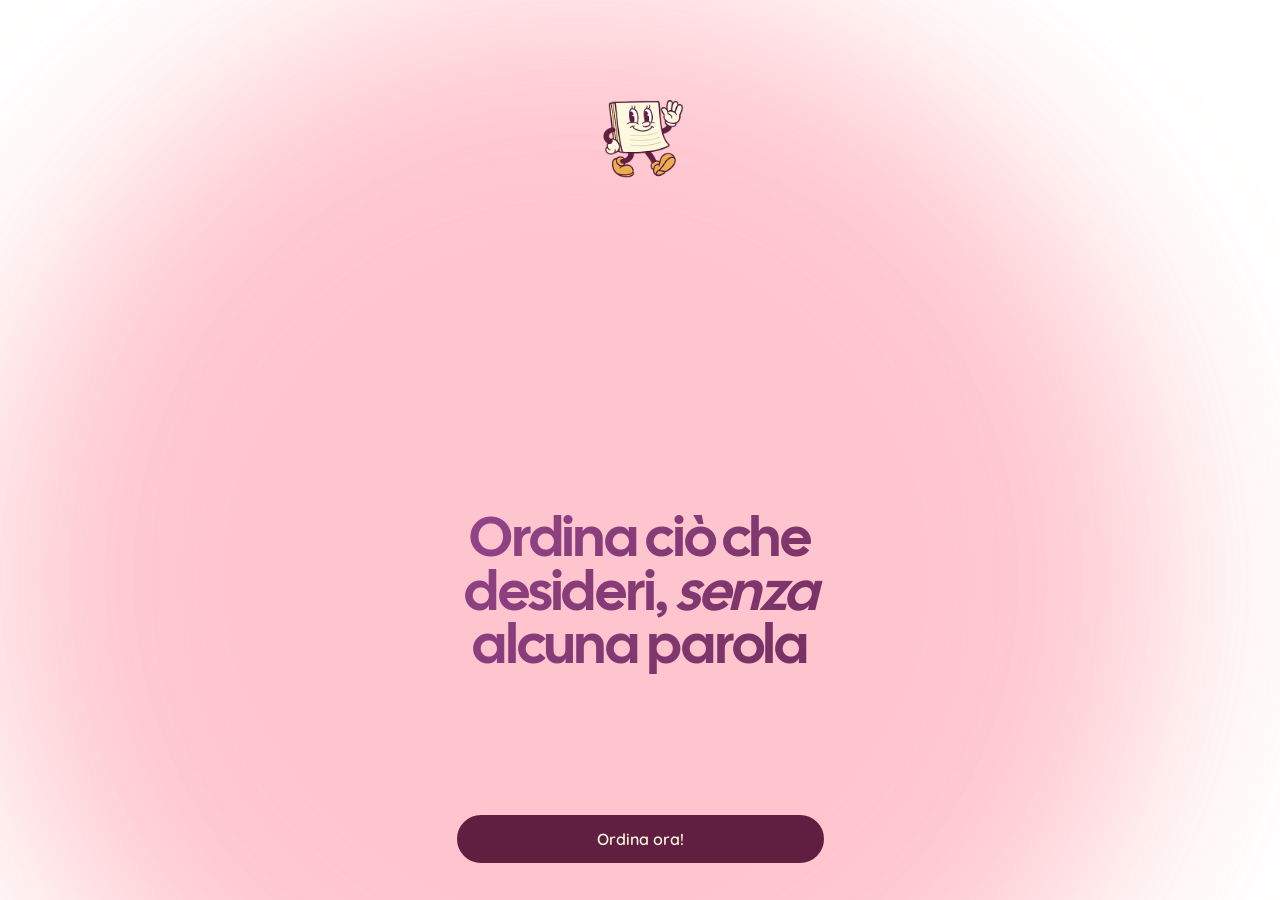
==== commit 4369bf66: "Update index.html" ====
--- a/index.html
+++ b/index.html
@@ -5,696 +5,680 @@
     <meta name="viewport" content="width=device-width, initial-scale=1.0">
     <script>
         (function() {
-          const saved = localStorage.getItem('totemino_theme');
-          const theme = saved || 
-            (window.matchMedia('(prefers-color-scheme: dark)').matches ? 'dark' : 'light');
-          document.documentElement.setAttribute('data-theme', theme);
-          
-          window.addEventListener('pageshow', function(event) {
-            if (event.persisted || performance.getEntriesByType('navigation')[0]?.type === 'back_forward') {
-              location.reload();
-            }
-          });
+            const saved = localStorage.getItem('totemino_theme');
+            const theme = saved || 
+                (window.matchMedia('(prefers-color-scheme: dark)').matches ? 'dark' : 'light');
+            document.documentElement.setAttribute('data-theme', theme);
+            
+            window.addEventListener('pageshow', function(event) {
+                if (event.persisted || performance.getEntriesByType('navigation')[0]?.type === 'back_forward') {
+                location.reload();
+                }
+            });
         })();
     </script>
-    <title>Totemino - Più di un menù</title>
+    <title>Totemino</title>
     <link rel="icon" type="image/png" href="img/favicon.png">
-    <link rel="stylesheet" href="index-styles.css"/>
-    <link rel="stylesheet" href="reviews-styles.css"/>
     <style>
-        /* Animazione loading dots per bottoni pricing */
-        .btn-pricing.loading {
+        @import url("menu-styles.css");
+        /* Hero Section */
+        .hero {
+            min-height: 100dvh;
+            display: flex;
+            flex-direction: column;
+            align-items: center;
+            justify-content: space-between;
+            overflow: hidden;
+        }
+
+        .hero-content {
+            flex: 1;
+            display: flex;
+            flex-direction: column;
+            align-items: center;
+            justify-content: center;
+            width: 100%;
+            max-width: 500px;
+            position: relative;
+        }
+
+        /* Logo e Titolo */
+        .logo-container {
+            display: flex;
+            top: 10%;
+            flex-direction: column;
+            align-items: center;
+            position: fixed;
+            height: 11%;
+            aspect-ratio: 1;
+            opacity: 0;
+            animation: logoEntry 1.6s ease forwards;
+            z-index: 4;
+        }
+        .logo {
+            width: 100%;
+        }
+
+        .logo-container.active {
+            animation: logoExpand 0.5s ease-out forwards;
+        }
+        
+        .subtitle {
+            font-family: 'CalSans', sans-serif;
+            font-size: clamp(2.3rem, 12vw, 3.5rem);
+            font-weight: bolder;
+            text-align: center;
+            width: 90%;
+            position: fixed;
+            bottom: 25%;
+            line-height: 0.95;
+            letter-spacing: -0.02em;
+            background: linear-gradient(135deg, var(--text-accent-gradient), var(--text-accent));
+            -webkit-background-clip: text;
+            -webkit-text-fill-color: transparent;
+            background-clip: text;
+            opacity: 0;
+            animation: textEntry 1.6s ease 0.2s forwards;
+        }
+
+        .italic-text {
+            font-family: 'CalSans', sans-serif;
+            font-style: italic;
+        }
+
+        /* Start Button */
+        .start-btn {
+            background: var(--index-btn);
+            color: #fdf8db;
+            border: 3px solid var(--index-btn);
+            width: calc(100% - 5rem);
+            max-width: 367px;
+            position: fixed;
+            bottom: 2.3rem;
+            padding: 0.7rem 0;
+            font-size: 1rem;
+            font-weight: 600;
+            border-radius: 2rem;
+            cursor: pointer;
+            opacity: 0;
+            animation: buttonEntry 0.4s ease 1.6s forwards;
+            transition: filter 0.3s ease, transform 0.2s ease;
+        }
+
+        .start-btn:active {
+            transform: scale(0.98);
+        }
+
+        .start-btn.hidden {
+            display: none;
+        }
+
+        .totemino-title {
+            position: fixed;
+            top: 3%;
+            left: 50%;
+            transform: translateX(-50%);
             pointer-events: none;
-        }
-
-        .btn-pricing .btn-text {
-            display: inline;
+            z-index: 10;
+        }
+
+        .totemino-title h1 {
+            font-family: 'Magic', sans-serif;
+            font-size: clamp(
+                0.1rem,
+                calc(1.6px + 0.0512 * (100vh - 50px)),
+                2.5rem
+            );
+            color: var(--text-accent);
+            opacity: 0;
+        }
+
+        .totemino-title h1.active {
+            animation: sparkle 0.8s ease-out forwards;
+        }
+
+        /* Login Card (Bottom Sheet) */
+        .login-card {
+            position: fixed;
+            left: 50%;
+            bottom: -100%;
+            width: 100%;
+            max-width: calc(367px + 15rem);
+            height:70%;
+            background: var(--index-card-bg);
+            color: #fdf8db;
+            transition: bottom 0.4s ease-out;
+            border-top-left-radius: 2rem;
+            border-top-right-radius: 2rem;
+            box-shadow: 0 -4px 20px rgba(0, 0, 0, 0.2);
+            z-index: 3;
+            transform: translateX(-50%);
+            overflow: hidden;
+        }
+
+        .login-card.active {
+            bottom: 0;
+        }
+        .sheet-first {
+            width: 100%;
+            padding: 2.3rem 2rem;
+            height: 100%;
+            left: auto;
+            display: flex;
+            flex-direction: column;
+            align-items: center;
+            transition: transform 0.4s;
+        }
+        .sheet-first.shifted {
+            transform: translateX(100%);
+        }
+        /* Bottom Sheet Content */
+        .sheet-content {
+            width: 100%;
+            height: 100%;
+            max-width: 367px;
+            display: flex;
+            flex-direction: column;
+            align-items: center;
+            justify-content: space-between;
+        }
+
+        .sheet-content div {
+            width: 100%;
+        }
+
+        .greeting {
+            width: 100%;
+            font-size: 1.6rem;
             font-weight: 600;
-        }
-
-        .btn-pricing.loading .btn-text {   
-            display: none;
-        }
-
-        .loading-dots {
-            display: none;
-            gap: 8px;
-        }
-
-        .btn-pricing.loading .loading-dots {
-            display: flex;
-            margin: 5px auto;
-            align-items: center;
-            justify-content: center;
-        }
-
-        .loading-dots span {
-            width: 7px;
-            height: 7px;
-            border-radius: 50%;
-            background-color: currentColor;
-            animation: loadingDot 1.4s infinite ease-in-out both;
-        }
-
-        .loading-dots span:nth-child(1) {
-            animation-delay: -0.32s;
-        }
-
-        .loading-dots span:nth-child(2) {
-            animation-delay: -0.16s;
-        }
-
-        @keyframes loadingDot {
-            0%, 80%, 100% {
-                transform: scale(0.8);
-                opacity: 0.5;
-            }
-            40% {
-                transform: scale(1.2);
+            text-align: left;
+            margin-bottom: 2rem;
+        }
+
+        .login-description {
+            width: 100%;
+            font-size: 0.9rem;
+            text-align: left;
+            line-height: 1.7;
+            opacity: 0.95;
+            margin-bottom: 2rem;
+        }
+
+        /* PIN Inputs */
+        .pin-inputs {
+            width: 100%;
+            display: flex;
+            gap: clamp(9.6px, calc(9.6vw - 24px), 14.4px);
+            margin-bottom: 2rem;
+            justify-content: space-between;
+        }
+
+        .pin-inputs input {
+            width: 100%;
+            max-width: 80px;
+            aspect-ratio: 1;
+            background: #ebac4d;
+            color: #fdf8db;
+            font-size: clamp(1.5rem, 8.2vw, 2.2rem);
+            font-weight: 700;
+            text-align: center;
+            border: none;
+            border-radius: 1.2rem;
+            outline: none;
+            transition: all 0.1s;
+        }
+
+        .pin-inputs input.success {
+            background-color: #8aff7a;
+            box-shadow: 0 0 10px #89ff7a80;
+            animation: upDown 0.6s ease-in-out;
+        }
+
+        .pin-inputs input.error {
+            background-color: #ff4444;
+            box-shadow: 0 0 10px #ff444480;
+            animation: shake 0.8s ease-in-out;
+        }
+
+        /* Show Recent Orders Link */
+        .recent-orders-link {
+            font-size: 0.9rem;
+            color: #fdf8db;
+            text-decoration: underline;
+            cursor: pointer;
+
+            position: relative;
+            left: 50%;
+            transform: translateX(-50%);
+            display: inline-block;
+        }
+
+
+        /* Submit Button */
+        .submit-btn {
+            width: 100%;
+            background: transparent;
+            border: 3px solid #fdf8db;
+            padding: 0.7rem 0;
+            font-size: 1rem;
+            font-weight: 600;
+            border-radius: 2rem;
+            color: #fdf8db;
+            cursor: pointer;
+            transition: all 0.2s ease;
+        }
+
+        .submit-btn:active {
+            transform: scale(0.98);
+            background: rgba(255, 255, 255, 0.1);
+        }
+
+        /* History Sheet */
+        .sheet-history {
+            position: absolute;
+            top: 0;
+            left: -100%;
+            width: 100%;
+            height: 100%;
+            padding: 2.3rem 2rem;
+            transition: left 0.4s;
+            overflow-y: auto;
+        }
+
+        .sheet-history.active {
+            left: 0;
+        }
+
+        .history-header {
+            display: flex;
+            align-items: center;
+            margin-bottom: 1.5rem;
+            justify-content: space-between;
+        }
+
+        .back-btn {
+            background: none;
+            border: none;
+            cursor: pointer;
+            display: flex;
+            align-items: center;
+            width: 20px;
+            aspect-ratio: 1;
+        }
+        .back-btn img {
+            width: 100%;
+        }
+
+        .history-title {
+            font-size: 1.6rem;
+            font-weight: 600;
+        }
+
+        .history-list {
+            display: flex;
+            flex-direction: column;
+            gap: 1rem;
+        }
+
+        .history-item {
+            display: flex;
+            align-items: center;
+            background: var(--input-bg);
+            padding: 1rem;
+            border-radius: 1.4rem;
+            cursor: pointer;
+            transition: all 0.2s ease;
+            text-decoration: none;
+            color: #fdf8db;
+        }
+
+        .history-item:active {
+            transform: scale(0.98);
+        }
+
+        .history-item img.restaurant-logo {
+            width: 50px;
+            height: 50px;
+            border-radius: 0.5rem;
+            object-fit: cover;
+            margin-right: 1rem;
+        }
+
+        .history-item-name {
+            flex: 1;
+            font-size: 1.1rem;
+            font-weight: 500;
+
+            white-space: nowrap;
+            overflow: hidden;
+            text-overflow: ellipsis;
+        }
+
+
+        .history-item img.arrow {
+            width: 24px;
+            height: 24px;
+        }
+
+        .no-history {
+            text-align: center;
+            color: #fdf8db;
+            opacity: 0.7;
+            margin-top: 2rem;
+            font-size: 0.95rem;
+        }
+
+        /* Animations */
+        @keyframes logoEntry {
+            from {
+                opacity: 0;
+                top: 50%;
+                height: 30%;
+                transform: translateY(-50%);
+            }
+            to {
                 opacity: 1;
-            }
-        }
+                top: 10%;
+                height: 11%;
+                transform: translateY(0);
+            }
+        }
+
+        @keyframes logoExpand {
+            0% {
+                opacity: 1;
+                top: 10%;
+                height: 11%;
+                transform: translateY(0);
+            }
+            100% {
+                opacity: 1;
+                top: 10%;
+                height: 25%;
+                transform: translateY(0);
+            }
+        }
+
+        @keyframes textEntry {
+            from {
+                opacity: 0;
+                transform: translateX(-80px);
+                filter: blur(8px);
+            }
+            to {
+                opacity: 1;
+                transform: translateX(0);
+                filter: blur(0);
+            }
+        }
+
+        @keyframes buttonEntry {
+            from {
+                opacity: 0;
+                transform: scale(0.95);
+            }
+            to {
+                opacity: 1;
+                transform: scale(1);
+            }
+        }
+
+        @keyframes sparkle {
+            from {
+                opacity: 0;
+            }
+            to {
+                opacity: 1;
+            }
+        }
+
+        @keyframes upDown {
+            0%, 100% { transform: translateY(0); }
+            50% { transform: translateY(-15px); }
+        }
+
+        @keyframes shake {
+            0%, 100% { transform: translateX(0); }
+            12.5%, 37.5%, 62.5%, 87.5% { transform: translateX(-6px); }
+            25%, 50%, 75% { transform: translateX(6px); }
+        }
+
+        @media (max-height: 549px) {
+            .login-description {
+                display: none;
+            }
+        }
+        @media (max-height: 449px) {
+            .greeting {
+                display: none;
+            }
+            .subtitle {
+                font-size: 2rem;
+            }
+        } 
+
     </style>
 </head>
 <body>
     <div class="bg-light light1"></div>
     <div class="bg-light light2"></div>
     <div class="bg-light light3"></div>
-    
-    <!-- Navigation -->
-    <nav class="navbar">
-        <div class="nav-container">
-            <div class="nav-brand">
-                <img class="theme-img" data-light="img/logo/1_light.png" data-dark="img/logo/1_dark.png" alt="Totemino Logo" id="logoSwap">
-                <a href="#"><h1>Totemino</h1></a>
+
+    <section class="hero">
+        <div class="hero-content">
+            <div class="logo-container">
+                <img  id="logoSwap" class="logo theme-img" data-light="img/logo/1_light.png" data-dark="img/logo/1_dark.png" alt="Logo" id="logoSwap">
             </div>
-            <div class="nav-actions">
-                <button id="theme" class="nav-btn theme-btn" type="button">
-                    <img class="theme-img" data-light="img/theme_light.png" data-dark="img/theme_dark.png" alt="Tema">
-                </button>
-                <a href="login.html" class="nav-btn login-btn" id="navLoginBtn">Accedi</a>
+            
+            <p class="subtitle">Ordina ciò che<br>desideri, <span class="italic-text">senza</span><br>alcuna parola</p>
+            
+            <button class="start-btn">Ordina ora!</button>
+        </div>
+    </section>
+    <div class="totemino-title">
+        <h1 class="totemino-title">Totemino</h1>
+    </div>
+
+    <div class="login-card">
+        <div class="sheet-first">
+            <div class="sheet-content">
+                <div>
+                    <h2 class="greeting" id="greeting"></h2>
+                    <p class="login-description">
+                        Hai già trovato il codice a 4 cifre?<br>
+                        Controlla sul tavolo o chiedi al personale.
+                    </p>
+                    
+                    <div class="pin-inputs">
+                        <input type="tel" autocomplete="off" maxlength="1" inputmode="numeric" />        
+                        <input type="tel" autocomplete="off" maxlength="1" inputmode="numeric" />   
+                        <input type="tel" autocomplete="off" maxlength="1" inputmode="numeric" />   
+                        <input type="tel" autocomplete="off" maxlength="1" inputmode="numeric" />   
+                    </div>
+
+                    <a class="recent-orders-link">Cosa hai visualizzato di recente</a>
+                </div>    
+                <div> <button class="submit-btn">Vai al Menu</button> </div>
             </div>
         </div>
-    </nav>
-
-    <!-- Hero Section -->
-    <section class="hero">
-        <div class="hero-container">
-            <div class="hero-content">
-                <h2 class="hero-title">Aumenta il valore medio degli ordini fino al 30%</h2>
-                <p class="hero-subtitle">Non è un semplice menù digitale: è un percorso di ordinazione studiato per far scoprire tutta la tua offerta, ridurre la pressione sociale e suggerire gli extra giusti al checkout.</p>
-                <div class="hero-cta">
-                    <a href="login.html" class="btn-hero">Inizia con la Prova Gratuita</a>
-                    <span class="hero-note">Nessuna carta richiesta - 14 giorni di prova</span>
-                </div>
+        <div class="sheet-history">
+            <div class="history-header">
+                <h3 class="history-title">Attività</h3>
+                <button class="back-btn"><img src="img/x_menu.png"></button>
             </div>
-            <div class="hero-image">
-                <img src="img/hero1.png" alt="WebApp Totemino su Telefono">
-                <img src="img/hero2.png" alt="Camerieri Felici">
-                <img src="img/hero3.png" alt="WebApp Totemino su Laptop">
-            </div>
+            <div class="history-list"></div>
         </div>
-    </section>
-
-    <!-- Stats Bar -->
-    <section class="stats-bar">
-        <div class="stats-container">
-            <div class="stat-item">
-                <h3>0%</h3>
-                <p>Commissioni</p>
-            </div>
-            <div class="stat-item">
-                <h3>23+</h3>
-                <p>Ristoranti</p>
-            </div>
-            <div class="stat-item">
-                <h3>13800+</h3>
-                <p>Ordini al mese</p>
-            </div>
-            <div class="stat-item">
-                <h3>4.8/5</h3>
-                <p>Recensioni</p>
-            </div>
-        </div>
-    </section>
-
-    
-    <!-- Why It Works -->
-    <section class="why-it-works">
-        <div class="section-header">
-            <h2>Perché funziona</h2>
-            <p>Psicologia, UX e suggerimenti automatici: tre leve che spingono il cliente a comprare di più, senza sentirsi “venduto”.</p>
-        </div>
-        <div class="features-grid">
-            <div class="feature-card">
-                <div class="feature-icon">😌</div>
-                <h3>Ordini senza pressione sociale</h3>
-                <p>Con l’ordinazione autonoma il cliente si prende il suo tempo e aggiunge più facilmente extra e personalizzazioni. In molte catene e casi d’uso, i kiosk sono associati a un aumento dello scontrino medio nell’ordine del 15%–30%.</p>
-                <p style="opacity:.7;font-size:.9rem;margin-top:10px;">
-                    Fonti: <a href="https://www.qsrmagazine.com/growth/consumer-trends/kiosks-take-center-stage-in-the-phygital-revolution/" target="_blank" rel="noopener">QSR Magazine (Tillster)</a>,
-                    <a href="https://www.qsrmagazine.com/uncategorized/study-kiosk-demand-rise-quick-service/" target="_blank" rel="noopener">QSR Magazine (2018)</a>,
-                    <a href="https://hrcak.srce.hr/file/445800" target="_blank" rel="noopener">Tourism and Hospitality Management (PDF, 2023)</a>
-                </p>
-            </div>
-            <div class="feature-card">
-                <div class="feature-icon">👀</div>
-                <h3>Scoperta guidata del menù</h3>
-                <p>Le scelte si fanno velocemente: molte persone decidono cosa ordinare in meno di 3 minuti. Se il menù è scomodo (QR, zoom, PDF), si vedono solo poche cose. Totemino rende l’esplorazione fluida e ti permette di far “passare” tutto il menù prima del checkout.</p>
-                <p style="opacity:.7;font-size:.9rem;margin-top:10px;">
-                    Fonti: <a href="https://www.restaurantonline.co.uk/Article/2017/08/09/Diners-take-just-three-minutes-to-choose-their-food-new-research-reveals/" target="_blank" rel="noopener">Restaurant Online (ricerca commissionata da Elliotts)</a>,
-                    <a href="https://www.usfoods.com/tools-tips-and-ideas/articles-and-publications/articles/american-menu-choices" target="_blank" rel="noopener">US Foods (sondaggio: preferenza menù fisico vs QR)</a>
-                </p>
-            </div>
-            <div class="feature-card">
-                <div class="feature-icon">🧠</div>
-                <h3>Upsell intelligente al checkout</h3>
-                <p>Prima del pagamento, Totemino rilegge l’ordine e propone ciò che manca in modo coerente con quello che il cliente ha già scelto. I motori di raccomandazione e le proposte contestuali sono una leva concreta per aumentare check-size e vendite digitali.</p>
-                <p style="opacity:.7;font-size:.9rem;margin-top:10px;">
-                    Fonti: <a href="https://www.tillster.com/blog/7-ways-kiosk-recommendation-engines-can-increase-restaurant-profits" target="_blank" rel="noopener">Tillster (recommendation engines)</a>,
-                    <a href="https://ingenico.com/ca-en/newsroom/blogs/self-service-kiosks-are-becoming-popular-restaurants-heres-why" target="_blank" rel="noopener">Ingenico (case study: più item nel carrello)</a>,
-                    <a href="https://now.temple.edu/news/2024-04-12/feeling-rushed-food-ordering-kiosk-youre-not-alone" target="_blank" rel="noopener">Temple University (ansia e design della fila)</a>
-                </p>
-            </div>
-        </div>
-
-        <p style="opacity:.75;font-size:0.9rem;max-width:700px;margin:22px auto 0;text-align:center;">
-            Nota: i risultati variano in base a tipo di locale, pricing e configurazione del menù. L’obiettivo di Totemino è rendere sistematiche queste leve (UX + suggerimenti) e misurarle nelle tue statistiche.
-        </p>
-    </section>
-
-
-    <!-- Features Section -->
-    <section class="features">
-        <div class="section-header">
-            <h2>Tutto ciò di cui hai bisogno</h2>
-            <p>Una piattaforma completa per modernizzare il tuo ristorante</p>
-        </div>
-        <div class="features-grid">
-            <div class="feature-card" onclick="window.location.href='servizi.html'">
-                <div class="feature-icon">📱</div>
-                <h3>Menù Digitale</h3>
-                <p>Crea menù interattivi con foto, descrizioni, aggiunte e allergeni e cambia i prezzi quando vuoi</p>
-            </div>
-            <div class="feature-card" onclick="window.location.href='servizi.html'">
-                <div class="feature-icon">⚡</div>
-                <h3>Ordini Istantanei</h3>
-                <p>I clienti ordinano dal tavolo o da casa e gli ordini arrivano subito in cucina</p>
-            </div>
-            <div class="feature-card" onclick="window.location.href='servizi.html'">
-                <div class="feature-icon">📊</div>
-                <h3>Statistiche Avanzate</h3>
-                <p>Report dettagliati su vendite, prodotti più richiesti e performance del locale</p>
-            </div>
-            <div class="feature-card" onclick="window.location.href='servizi.html'">
-                <div class="feature-icon">💳</div>
-                <h3>Pagamenti Integrati</h3>
-                <p>Accetta pagamenti con carta direttamente dall'app, senza commissioni extra</p>
-            </div>
-            <div class="feature-card" onclick="window.location.href='servizi.html'">
-                <div class="feature-icon">🎯</div>
-                <h3>Marketing in-App</h3>
-                <p>Banner pubblicitari, codici sconto e suggerimenti AI per aumentare le vendite</p>
-            </div>
-            <div class="feature-card" onclick="window.location.href='servizi.html'">
-                <div class="feature-icon">🔧</div>
-                <h3>Supporto Dedicato</h3>
-                <p>Assistenza prioritaria e aggiornamenti continui per il successo del tuo business</p>
-            </div>
-            <div class="feature-card" onclick="window.location.href='servizi.html'">
-                <div class="feature-icon">📲</div>
-                <h3>Responsività</h3>
-                <p>In modo da poter eseguire operazioni gestionali anche dalla comodità del telefono</p>
-            </div>
-            <div class="feature-card" onclick="window.location.href='servizi.html'">
-                <div class="feature-icon">💰</div>
-                <h3>Conveniente</h3>
-                <p>Ottieni tutti i vantaggi dei soliti menù "premium", ma senza pagare l'etichetta</p>
-            </div>
-        </div>
-        <button class="show-more-btn" id="showMoreFeatures">
-            <p>Mostra di più</p>
-        </button>
-    </section>
-
-    <!-- How It Works -->
-    <section class="how-it-works">
-        <div class="section-header">
-            <h2>Semplice come 1, 2, 3</h2>
-            <p>Attiva Totemino in pochi minuti</p>
-        </div>
-        <div class="steps-container">
-            <div class="step">
-                <div class="step-number">1</div>
-                <div class="step-content">
-                    <h3>Crea il tuo menù</h3>
-                    <p>Aggiungi prodotti, foto e descrizioni dal pannello di controllo</p>
-                </div>
-            </div>
-            <div class="step">
-                <div class="step-number">2</div>
-                <div class="step-content">
-                    <h3>Genera QR code</h3>
-                    <p>Stampa i QR code personalizzati per ogni tavolo del tuo locale</p>
-                </div>
-            </div>
-            <div class="step">
-                <div class="step-number">3</div>
-                <div class="step-content">
-                    <h3>Inizia a ricevere ordini</h3>
-                    <p>I clienti ordinano in autonomia e tu gestisci tutto da un'unica dashboard</p>
-                </div>
-            </div>
-        </div>
-    </section>
-
-    <!-- Pricing Section -->
-    <section class="pricing">
-        <div class="section-header">
-            <h2>Prezzi sempre competitivi</h2>
-            <p>Scegli il piano perfetto per il tuo ristorante</p>
-        </div>
-        <div class="pricing-grid">
-            <!-- Hobby Plan -->
-            <div class="pricing-card">
-                <div class="pricing-header">
-                    <h3>Hobby</h3>
-                    <p>Alle prime armi con strumenti digitali</p>
-                    <div class="price">
-                        <span class="currency">€</span>
-                        <span class="amount">29</span>
-                        <span class="period">/mese + IVA</span>
-                    </div>
-                </div>
-                <a href="login.html" class="btn-pricing" data-plan="hobby" data-price-id="price_1Sc7bC7dAnRE04Pk4s9xD4El">
-                    <span class="btn-text">Inizia ora</span>
-                    <span class="loading-dots">
-                        <span></span>
-                        <span></span>
-                        <span></span>
-                    </span>
-                </a>
-                <ul class="features-list">
-                    <li><img src="img/check.png"> Menù solo visualizzazione</li>
-                    <li><img src="img/check.png"> Gestione menù semplice</li>
-                    <li><img src="img/check.png"> Aggiunta di prodotti illimitati</li>
-                    <li><img src="img/check.png"> QR code personalizzati</li>
-                    <li><img src="img/check.png"> Aggiornamenti futuri</li>
-                </ul>
-            </div>
-
-            <!-- Pro Plan -->
-            <div class="pricing-card featured">
-                <div class="popular-badge">Consigliato</div>
-                <div class="pricing-header">
-                    <h3>Pro</h3>
-                    <p>Per automazione e controllo</p>
-                    <div class="price">
-                        <span class="currency">€</span>
-                        <span class="amount">149</span>
-                        <span class="period">/mese + IVA</span>
-                    </div>
-                </div>
-                <a href="login.html" class="btn-pricing" data-plan="pro" data-price-id="price_1Sc7ex7dAnRE04PkjcQ3RALK">
-                    <span class="btn-text">Inizia con la Prova Gratuita</span>
-                    <span class="loading-dots">
-                        <span></span>
-                        <span></span>
-                        <span></span>
-                    </span>
-                </a>
-                <ul class="features-list">
-                    <li><img src="img/check.png"> Tutte le funzioni di Premium</li>
-                    <li><img src="img/check.png"> Domicilio con 0% di commissioni</li>
-                    <li><img src="img/check.png"> Suggerimenti con IA al checkout</li>
-                    <li><img src="img/check.png"> Statistiche e report mensili</li>
-                    <li><img src="img/check.png"> Menù iniziale configurato da noi</li>
-                </ul>
-            </div>
-
-            <!-- Premium Plan -->
-            <div class="pricing-card">
-                <div class="pricing-header">
-                    <h3>Premium</h3>
-                    <p>Per gestione smart di ordini & comande</p>
-                    <div class="price">
-                        <span class="currency">€</span>
-                        <span class="amount">69</span>
-                        <span class="period">/mese + IVA</span>
-                    </div>
-                </div>
-                <a href="login.html" class="btn-pricing" data-plan="premium" data-price-id="price_1Sc7eA7dAnRE04PkniueG6en">
-                    <span class="btn-text">Inizia con la Prova Gratuita</span>
-                    <span class="loading-dots">
-                        <span></span>
-                        <span></span>
-                        <span></span>
-                    </span>
-                </a>
-                <ul class="features-list">
-                    <li><img src="img/check.png"> Tutte le funzioni Hobby</li>
-                    <li><img src="img/check.png"> Ordinazioni base dall'app</li>
-                    <li><img src="img/check.png"> Gestione delle comande LIVE</li>
-                    <li><img src="img/check.png"> Banner promozionali nel menù</li>
-                    <li><img src="img/check.png"> Supporto e formazione</li>
-                </ul>
-            </div>
-        </div>
-    </section>
-
-    <!-- Social Proof / Testimonials -->
-     
-    <div class="create-reviews-section"></div>
-
-    <!-- Final CTA -->
-    <section class="final-cta">
-        <div class="cta-container">
-            <h2>Pronto a fare la scelta giusta?</h2>
-            <p>Unisciti ai ristoratori che hanno già scelto Totemino</p>
-            <a href="login.html" class="btn-cta-large">Ottieni la Prova Gratuita</a>
-            <span class="cta-note">Nessuna carta richiesta - 14 giorni di prova</span>
-        </div>
-    </section>
-
-    <!-- FAQ Section -->
-    <section class="faq-section">
-        <div class="faq-container">
-            <h2 class="faq-title">Domande Frequenti</h2>
+    </div>
+
+
+    <script src="theme.js"></script>
+    <script>
+
+        // Greeting
+        const now = new Date();
+        const utcHour = now.getUTCHours();
+        const gmt1Hour = (utcHour + 1) % 24;
+
+        let greeting = "";
+        if (gmt1Hour >= 5 && gmt1Hour < 12) {
+            greeting = "Buongiorno!";
+        } else if (gmt1Hour >= 12 && gmt1Hour < 18) {
+            greeting = "Buon pomeriggio!";
+        } else {
+            greeting = "Buonasera!";
+        }
+        document.getElementById("greeting").textContent = greeting;
+
+        // Elements
+        const startBtn = document.querySelector('.start-btn');
+        const logo = document.querySelector('.logo-container');
+        const loginCard = document.querySelector('.login-card');
+        const toteminoTitle = document.querySelector('.totemino-title h1');
+        const inputs = document.querySelectorAll('.pin-inputs input');
+        const submitBtn = document.querySelector('.submit-btn');
+        const recentOrdersLink = document.querySelector('.recent-orders-link');
+        const sheetFirst = document.querySelector('.sheet-first');
+        const sheetHistory = document.querySelector('.sheet-history');
+        const backBtn = document.querySelector('.back-btn');
+        const historyList = document.querySelector('.history-list');
+
+        // Start button click
+        startBtn.addEventListener('click', () => {
+            startBtn.classList.add('hidden');
+            loginCard.classList.add('active');
+            toteminoTitle.classList.add('active');
+            logo.classList.add('active');
+        });
+
+        // PIN input logic
+        function allInputsFilled() {
+            return Array.from(inputs).every(input => input.value.trim() !== '');
+        }
+
+        inputs.forEach((input, index) => {
+            input.addEventListener('input', (e) => {
+                // Only allow numbers
+                e.target.value = e.target.value.replace(/[^0-9]/g, '');
+                
+                if (input.value && index < inputs.length - 1) {
+                    inputs[index + 1].focus();
+                }
+                if (allInputsFilled()) {
+                    inputs[inputs.length - 1].blur();
+                }
+            });
+
+            input.addEventListener('keydown', (e) => {
+                if (e.key === "Backspace" && !input.value && index > 0) {
+                    inputs[index - 1].focus();
+                }
+            });
+        });
+
+        // Submit button
+        submitBtn.addEventListener('click', async () => {
+            const code = Array.from(inputs, i => i.value).join("");
             
-            <!-- FAQ Ristoratore -->
-            <div class="faq-category">
-                <h3 class="faq-category-title">Per il Ristoratore</h3>
-
-                <div class="faq-item">
-                    <div class="faq-question">
-                        <span>Quanto è difficile da usare? Sono negato con la tecnologia...</span>
-                        <span class="faq-icon"><img src="img/down_arrow.png"></span>
-                    </div>
-                    <div class="faq-answer">
-                        <div class="faq-answer-content">
-                            Tranquillo, è pensato proprio per essere semplice. Se sai usare WhatsApp, sai usare Totemino. Tutto intuitivo, niente paroloni tecnici.
-                        </div>
-                    </div>
-                </div>
-
-                <div class="faq-item">
-                    <div class="faq-question">
-                        <span>Come faccio a far vedere il menù ai clienti?</span>
-                        <span class="faq-icon"><img src="img/down_arrow.png"></span>
-                    </div>
-                    <div class="faq-answer">
-                        <div class="faq-answer-content">
-                            Stampi il QR code che ti diamo e lo metti sui tavoli. Il cliente lo scansiona con la fotocamera del telefono ed è dentro. Niente app da scaricare, zero sbattimenti.
-                        </div>
-                    </div>
-                </div>
-
-                <div class="faq-item">
-                    <div class="faq-question">
-                        <span>Posso cambiare i prezzi quando voglio?</span>
-                        <span class="faq-icon"><img src="img/down_arrow.png"></span>
-                    </div>
-                    <div class="faq-answer">
-                        <div class="faq-answer-content">
-                            Certo! Dal pannello di gestione modifichi tutto in tempo reale: prezzi, piatti, ingredienti, foto. Finito il pesce? Lo togli in 10 secondi.
-                        </div>
-                    </div>
-                </div>
-
-                <div class="faq-item">
-                    <div class="faq-question">
-                        <span>Che differenza c'è tra i piani Hobby, Premium e Pro?</span>
-                        <span class="faq-icon"><img src="img/down_arrow.png"></span>
-                    </div>
-                    <div class="faq-answer">
-                        <div class="faq-answer-content">
-                            Hobby è perfetto per iniziare: menù digitale e basta. Premium aggiunge la gestione ordini in tempo reale (tavoli, delivery, asporto). Pro è il pacchetto completo con statistiche avanzate, AI che suggerisce piatti ai clienti e ti aiuta a capire cosa funziona davvero.
-                        </div>
-                    </div>
-                </div>
-
-                <div class="faq-item">
-                    <div class="faq-question">
-                        <span>Le statistiche servono davvero o sono solo numeri a caso?</span>
-                        <span class="faq-icon"><img src="img/down_arrow.png"></span>
-                    </div>
-                    <div class="faq-answer">
-                        <div class="faq-answer-content">
-                            Servono eccome. Scopri quali piatti vendono di più, in che orari la gente ordina, quanto ti portano i suggerimenti AI. Capisci dove investire e dove tagliare. Dati veri, decisioni intelligenti.
-                        </div>
-                    </div>
-                </div>
-
-                <div class="faq-item">
-                    <div class="faq-question">
-                        <span>Gli ordini arrivano davvero in tempo reale?</span>
-                        <span class="faq-icon"><img src="img/down_arrow.png"></span>
-                    </div>
-                    <div class="faq-answer">
-                        <div class="faq-answer-content">
-                            Sì, istantanei. Il cliente ordina dal tavolo e tu lo vedi subito sul tuo schermo in cucina o al banco. Puoi anche ricevere notifiche push se le attivi.
-                        </div>
-                    </div>
-                </div>
-            </div>
-
-            <!-- FAQ Cliente -->
-            <div class="faq-category">
-                <h3 class="faq-category-title">Per il Cliente</h3>
-
-                <div class="faq-item">
-                    <div class="faq-question">
-                        <span>Devo scaricare un'app?</span>
-                        <span class="faq-icon"><img src="img/down_arrow.png"></span>
-                    </div>
-                    <div class="faq-answer">
-                        <div class="faq-answer-content">
-                            No! Scansioni il QR sul tavolo e si apre tutto nel browser. Zero download, zero registrazioni obbligatorie.
-                        </div>
-                    </div>
-                </div>
-
-                <div class="faq-item">
-                    <div class="faq-question">
-                        <span>È complicato per chi non è pratico di tecnologia?</span>
-                        <span class="faq-icon"><img src="img/down_arrow.png"></span>
-                    </div>
-                    <div class="faq-answer">
-                        <div class="faq-answer-content">
-                            Per niente. È fatto per essere usato da tutti, anche da tua nonna. Menù chiaro, bottoni grandi, tutto scritto in italiano semplice.
-                        </div>
-                    </div>
-                </div>
-
-                <div class="faq-item">
-                    <div class="faq-question">
-                        <span>Cosa sono i suggerimenti AI che vedo nel menù?</span>
-                        <span class="faq-icon"><img src="img/down_arrow.png"></span>
-                    </div>
-                    <div class="faq-answer">
-                        <div class="faq-answer-content">
-                            L'intelligenza artificiale ti consiglia piatti in base a cosa hai già ordinato o a cosa va per la maggiore. È come avere il cameriere che ti dice "questo ti piacerà sicuro".
-                        </div>
-                    </div>
-                </div>
-
-                <div class="faq-item">
-                    <div class="faq-question">
-                        <span>Posso vedere ingredienti e allergeni?</span>
-                        <span class="faq-icon"><img src="img/down_arrow.png"></span>
-                    </div>
-                    <div class="faq-answer">
-                        <div class="faq-answer-content">
-                            Se il ristorante li ha inseriti, sì. Clicca sulla "i" accanto al piatto e vedi tutto. Ma dipende sempre da cosa ha deciso di condividere il locale.
-                        </div>
-                    </div>
-                </div>
-
-                <div class="faq-item">
-                    <div class="faq-question">
-                        <span>Ho sbagliato ordine, posso modificarlo?</span>
-                        <span class="faq-icon"><img src="img/down_arrow.png"></span>
-                    </div>
-                    <div class="faq-answer">
-                        <div class="faq-answer-content">
-                            Una volta inviato, l'ordine parte subito verso la cucina. Chiama il personale e si sistemerà tutto, ma dall'app non puoi più cambiarlo.
-                        </div>
-                    </div>
-                </div>
-
-                <div class="faq-item">
-                    <div class="faq-question">
-                        <span>Posso ordinare da casa per il delivery?</span>
-                        <span class="faq-icon"><img src="img/down_arrow.png"></span>
-                    </div>
-                    <div class="faq-answer">
-                        <div class="faq-answer-content">
-                            Dipende dal ristorante. Se hanno attivato il servizio delivery su Totemino, sì. Ordini, scegli l'orario e aspetti comodamente a casa.
-                        </div>
-                    </div>
-                </div>
-            </div>
-        </div>
-    </section>
-
-    <!-- Footer -->
-    <footer class="site-footer">
-        <div class="footer-container">
+            if (!/^\d{4}$/.test(code)) return;
             
-            <div class="footer-content">
-            <div class="footer-left">
-                <p class="footer-brand">Totemino</p>
-                <p class="footer-tagline">Il tuo compagno di ristorazione</p>
-                <p class="footer-contact">
-                <svg width="16" height="16" viewBox="0 0 24 24" fill="none" stroke="currentColor" stroke-width="2">
-                    <path d="M22 16.92v3a2 2 0 0 1-2.18 2 19.79 19.79 0 0 1-8.63-3.07 19.5 19.5 0 0 1-6-6 19.79 19.79 0 0 1-3.07-8.67A2 2 0 0 1 4.11 2h3a2 2 0 0 1 2 1.72 12.84 12.84 0 0 0 .7 2.81 2 2 0 0 1-.45 2.11L8.09 9.91a16 16 0 0 0 6 6l1.27-1.27a2 2 0 0 1 2.11-.45 12.84 12.84 0 0 0 2.81.7A2 2 0 0 1 22 16.92z"></path>
-                </svg>
-                351 054 8462
-                </p>
-            </div>
-
-            <nav class="footer-nav">
-                <h4 class="footer-nav-title">Cosa offriamo</h4>
-                <a href="servizi.html">Servizi</a>
-                <a href="upgrade.html">Piani</a>
-                <a href="about.html">Chi siamo</a>
-                <a href="contatti.html">Contattaci</a>
-            </nav>
-
-            <div class="footer-social-section">
-                <h4 class="footer-nav-title">Seguici</h4>
-                <div class="footer-social">
-                <a href="https://wa.me/+393510548462" aria-label="WhatsApp">
-                    <img src="img/whatsapp-logo.png" alt="WhatsApp">
-                </a>
-                <a href="https://instagram.com/webtorstudios" aria-label="Instagram">
-                    <img src="img/instagram-logo.png" alt="Instagram">
-                </a>
-                <a href="mailto:webtorstudios@gmail.com" aria-label="Email">
-                    <img src="img/mail-logo.png" alt="Email">
-                </a>
-                </div>
-            </div>
-            </div>
-
-        </div>
-
-        <div class="footer-bottom">
-            <p>© 2026 Totemino. Tutti i diritti riservati.</p>
-            <div class="footer-links">
-            <a href="termini-e-condizioni.html">Termini e condizioni</a>
-            <span class="separator">•</span>
-            <a href="cookie-policy.html">Informativa Privacy</a>
-            </div>
-        </div>
-    </footer>
-    
-    <script src="index-script.js"></script>
-    <script src="reviews-script.js"></script>
-    <script src="theme.js"></script>
-    <script src="logo-pop.js"></script>
-    <script>
-        // Controlla lo stato di login e aggiorna UI dinamicamente
-        document.addEventListener('DOMContentLoaded', async () => {
             try {
-                const response = await fetch('/api/auth/me', { credentials: 'include' });
-                const data = await response.json();
+                const response = await fetch('userdata/users.json');
+                const users = await response.json();
+                const isValid = users[code];
                 
-                if (data.success && data.user) {
-                    const user = data.user;
-                    const navLoginBtn = document.getElementById('navLoginBtn');
+                inputs.forEach((input, i) => {
+                    if (isValid) {
+                        setTimeout(() => {
+                            input.classList.add('success');
+                        }, i * 150);
+                    } else {
+                        input.classList.add('error');
+                    }
+                });
+                
+                setTimeout(() => {
+                    if (isValid) {
+                        window.location.href = `menu-select.html?id=${code}`;
+                    } else {
+                        inputs.forEach(i => {
+                            i.classList.remove('error');
+                            i.value = '';
+                        });
+                        inputs[0].focus();
+                    }
+                }, 1200);
+            } catch (error) {
+                console.error('Error validating code:', error);
+            }
+        });
+
+        // History management
+        async function loadHistory() {
+            const history = JSON.parse(localStorage.getItem('totemino_history') || '[]');
+            historyList.innerHTML = '';
+            
+            if (history.length === 0) {
+                historyList.innerHTML = '<p class="no-history">Qui troverai la tua cronologia!</p>';
+                return;
+            }
+            
+            for (const id of history) {
+                try {
+                    const response = await fetch(`IDs/${id}/settings.json`);
+                    const settings = await response.json();
                     
-                    // Aggiorna bottone nav con ID utente
-                    if (navLoginBtn) {
-                        navLoginBtn.textContent = user.userCode;
-                        navLoginBtn.href = `profile.html?id=${user.userCode}`;
-                    }
+                    const item = document.createElement('a');
+                    item.className = 'history-item';
+                    item.href = `menu-select.html?id=${id}`;
                     
-                    // Riordina le pricing cards: hobby, premium, pro
-                    const pricingGrid = document.querySelector('.pricing-grid');
-                    if (pricingGrid) {
-                        const cards = Array.from(pricingGrid.children);
-                        const hobbyCard = cards.find(card => card.querySelector('[data-plan="hobby"]'));
-                        const premiumCard = cards.find(card => card.querySelector('[data-plan="premium"]'));
-                        const proCard = cards.find(card => card.querySelector('[data-plan="pro"]'));
-                        
-                        // Riordina: hobby, premium, pro
-                        pricingGrid.innerHTML = '';
-                        if (hobbyCard) pricingGrid.appendChild(hobbyCard);
-                        if (premiumCard) pricingGrid.appendChild(premiumCard);
-                        if (proCard) pricingGrid.appendChild(proCard);
-                    }
+                    const logo = settings.restaurant?.logo || 'img/favicon.png';
+                    const name = settings.restaurant?.name || id;
                     
-                    // Nascondi il piano corrente e quelli inferiori
-                    const currentPlan = user.planType;
-                    if (currentPlan) {
-                        const hobbyCard = document.querySelector('[data-plan="hobby"]')?.closest('.pricing-card');
-                        const premiumCard = document.querySelector('[data-plan="premium"]')?.closest('.pricing-card');
-                        const proCard = document.querySelector('[data-plan="pro"]')?.closest('.pricing-card');
-                        
-                        // Gerarchia: hobby < premium < pro
-                        if (currentPlan === 'hobby') {
-                            // Nascondi solo hobby
-                            if (hobbyCard) hobbyCard.style.display = 'none';
-                        } else if (currentPlan === 'premium') {
-                            // Nascondi hobby e premium
-                            if (hobbyCard) hobbyCard.style.display = 'none';
-                            if (premiumCard) premiumCard.style.display = 'none';
-                        } else if (currentPlan === 'pro') {
-                            if (document.querySelector('.pricing')) document.querySelector('.pricing').style.display = 'none';
-                        }
-                    }
+                    item.innerHTML = `
+                        <img class="restaurant-logo" src="${logo}" alt="${name}">
+                        <span class="history-item-name">${name}</span>
+                        <img class="arrow" src="img/arrow_select.png" alt="Vai">
+                    `;
                     
-                    // Aggiorna i bottoni delle pricing cards
-                    const planLabels = {
-                        hobby: 'Passa a Hobby',
-                        premium: 'Passa a Premium',
-                        pro: 'Diventa Pro'
-                    };
+                    historyList.appendChild(item);
+                } catch (error) {
+                    const item = document.createElement('a');
+                    item.className = 'history-item';
+                    item.href = `menu-select.html?id=${id}`;
                     
-                    document.querySelectorAll('.btn-pricing').forEach(btn => {
-                        const planType = btn.dataset.plan;
-                        const priceId = btn.dataset.priceId;
-                        
-                        if (planType && planLabels[planType]) {
-                            btn.querySelector('.btn-text').textContent = planLabels[planType];
-                            btn.href = '#';
-                            
-                            // Aggiungi handler per checkout Stripe
-                            btn.addEventListener('click', async (e) => {
-                                e.preventDefault();
-                                btn.classList.add('loading');
-                                
-                                try {
-                                    const checkoutResponse = await fetch('/api/create-checkout', {
-                                        method: 'POST',
-                                        headers: { 'Content-Type': 'application/json' },
-                                        credentials: 'include',
-                                        body: JSON.stringify({ priceId })
-                                    });
-                                    
-                                    const checkoutData = await checkoutResponse.json();
-                                    
-                                    if (checkoutData.url) {
-                                        window.location.href = checkoutData.url;
-                                    } else {
-                                        alert('Errore: ' + (checkoutData.error || 'Impossibile creare la sessione'));
-                                        btn.classList.remove('loading');
-                                    }
-                                } catch (error) {
-                                    console.error('Errore:', error);
-                                    alert('Errore di connessione. Riprova.');
-                                    btn.classList.remove('loading');
-                                }
-                            });
-                        }
-                    });
+                    item.innerHTML = `
+                        <img class="restaurant-logo" src="img/favicon.png" alt="${id}">
+                        <span class="history-item-name">${id}</span>
+                        <img class="arrow" src="img/arrow_select.png" alt="Vai">
+                    `;
+                    
+                    historyList.appendChild(item);
                 }
-            } catch (error) {
-                // Utente non loggato, mantieni link normali a login.html
-                console.log('Utente non loggato');
-            }
+            }
+        }
+
+        recentOrdersLink.addEventListener('click', () => {
+            loadHistory();
+            sheetFirst.classList.add('shifted');
+            sheetHistory.classList.add('active');
+        });
+
+        backBtn.addEventListener('click', () => {
+            sheetFirst.classList.remove('shifted');
+            sheetHistory.classList.remove('active');
+        });
+        function enableEnterSubmit() {
+            document.addEventListener('keydown', (e) => {
+                if (e.key === "Enter") {
+                    submitBtn.click();  
+                }
+            });
+        }
+
+        startBtn.addEventListener('click', () => {
+            enableEnterSubmit();
         });
     </script>
+    <script src="logo-pop.js"></script>
 </body>
-
 </html>
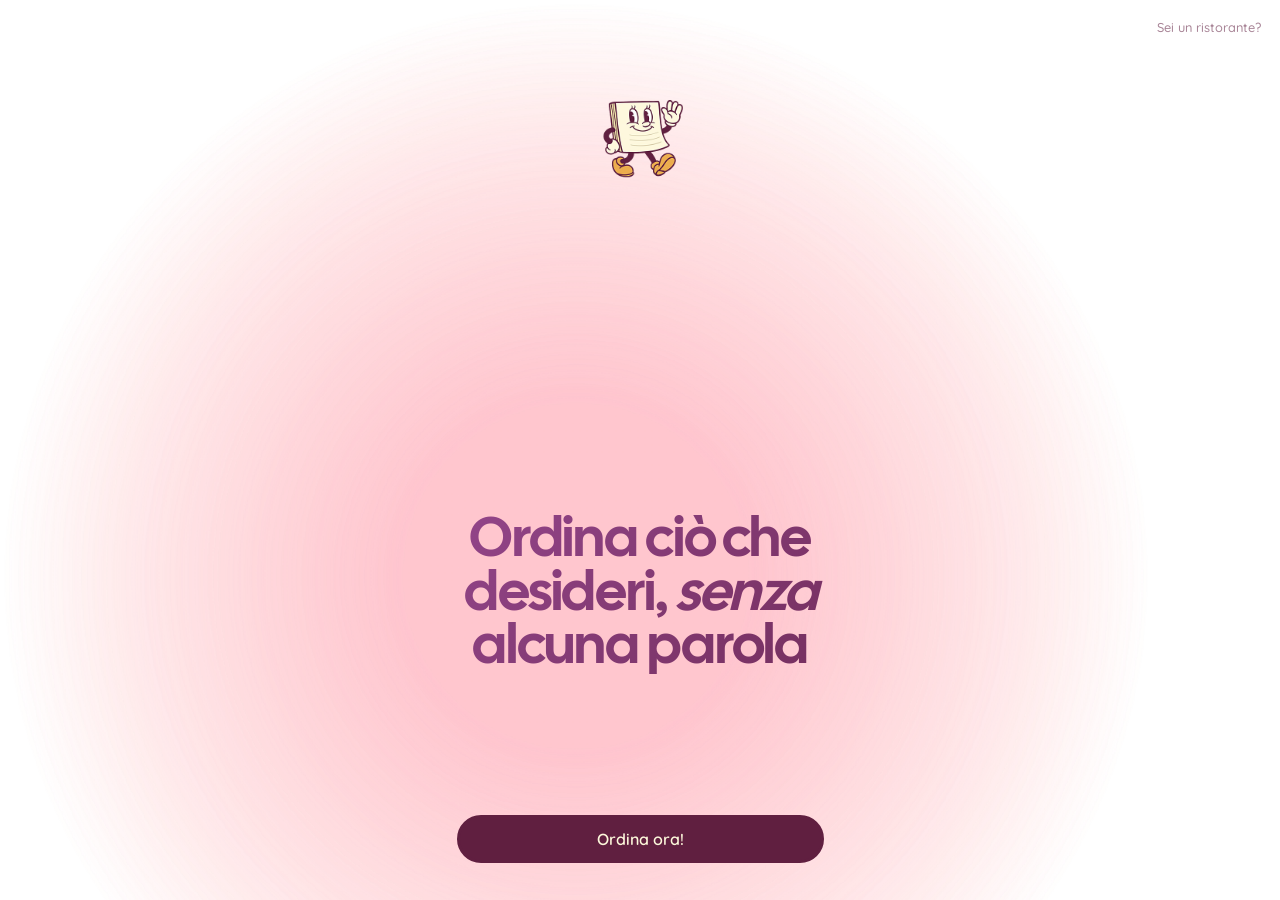
==== commit 133d7198: "Add files via upload" ====
--- a/index.html
+++ b/index.html
@@ -1,684 +1,711 @@
-<!DOCTYPE html>
-<html lang="it">
-<head>
-    <meta charset="UTF-8">
-    <meta name="viewport" content="width=device-width, initial-scale=1.0">
-    <script>
-        (function() {
-            const saved = localStorage.getItem('totemino_theme');
-            const theme = saved || 
-                (window.matchMedia('(prefers-color-scheme: dark)').matches ? 'dark' : 'light');
-            document.documentElement.setAttribute('data-theme', theme);
-            
-            window.addEventListener('pageshow', function(event) {
-                if (event.persisted || performance.getEntriesByType('navigation')[0]?.type === 'back_forward') {
-                location.reload();
-                }
-            });
-        })();
-    </script>
-    <title>Totemino</title>
-    <link rel="icon" type="image/png" href="img/favicon.png">
-    <style>
-        @import url("menu-styles.css");
-        /* Hero Section */
-        .hero {
-            min-height: 100dvh;
-            display: flex;
-            flex-direction: column;
-            align-items: center;
-            justify-content: space-between;
-            overflow: hidden;
-        }
-
-        .hero-content {
-            flex: 1;
-            display: flex;
-            flex-direction: column;
-            align-items: center;
-            justify-content: center;
-            width: 100%;
-            max-width: 500px;
-            position: relative;
-        }
-
-        /* Logo e Titolo */
-        .logo-container {
-            display: flex;
-            top: 10%;
-            flex-direction: column;
-            align-items: center;
-            position: fixed;
-            height: 11%;
-            aspect-ratio: 1;
-            opacity: 0;
-            animation: logoEntry 1.6s ease forwards;
-            z-index: 4;
-        }
-        .logo {
-            width: 100%;
-        }
-
-        .logo-container.active {
-            animation: logoExpand 0.5s ease-out forwards;
-        }
-        
-        .subtitle {
-            font-family: 'CalSans', sans-serif;
-            font-size: clamp(2.3rem, 12vw, 3.5rem);
-            font-weight: bolder;
-            text-align: center;
-            width: 90%;
-            position: fixed;
-            bottom: 25%;
-            line-height: 0.95;
-            letter-spacing: -0.02em;
-            background: linear-gradient(135deg, var(--text-accent-gradient), var(--text-accent));
-            -webkit-background-clip: text;
-            -webkit-text-fill-color: transparent;
-            background-clip: text;
-            opacity: 0;
-            animation: textEntry 1.6s ease 0.2s forwards;
-        }
-
-        .italic-text {
-            font-family: 'CalSans', sans-serif;
-            font-style: italic;
-        }
-
-        /* Start Button */
-        .start-btn {
-            background: var(--index-btn);
-            color: #fdf8db;
-            border: 3px solid var(--index-btn);
-            width: calc(100% - 5rem);
-            max-width: 367px;
-            position: fixed;
-            bottom: 2.3rem;
-            padding: 0.7rem 0;
-            font-size: 1rem;
-            font-weight: 600;
-            border-radius: 2rem;
-            cursor: pointer;
-            opacity: 0;
-            animation: buttonEntry 0.4s ease 1.6s forwards;
-            transition: filter 0.3s ease, transform 0.2s ease;
-        }
-
-        .start-btn:active {
-            transform: scale(0.98);
-        }
-
-        .start-btn.hidden {
-            display: none;
-        }
-
-        .totemino-title {
-            position: fixed;
-            top: 3%;
-            left: 50%;
-            transform: translateX(-50%);
-            pointer-events: none;
-            z-index: 10;
-        }
-
-        .totemino-title h1 {
-            font-family: 'Magic', sans-serif;
-            font-size: clamp(
-                0.1rem,
-                calc(1.6px + 0.0512 * (100vh - 50px)),
-                2.5rem
-            );
-            color: var(--text-accent);
-            opacity: 0;
-        }
-
-        .totemino-title h1.active {
-            animation: sparkle 0.8s ease-out forwards;
-        }
-
-        /* Login Card (Bottom Sheet) */
-        .login-card {
-            position: fixed;
-            left: 50%;
-            bottom: -100%;
-            width: 100%;
-            max-width: calc(367px + 15rem);
-            height:70%;
-            background: var(--index-card-bg);
-            color: #fdf8db;
-            transition: bottom 0.4s ease-out;
-            border-top-left-radius: 2rem;
-            border-top-right-radius: 2rem;
-            box-shadow: 0 -4px 20px rgba(0, 0, 0, 0.2);
-            z-index: 3;
-            transform: translateX(-50%);
-            overflow: hidden;
-        }
-
-        .login-card.active {
-            bottom: 0;
-        }
-        .sheet-first {
-            width: 100%;
-            padding: 2.3rem 2rem;
-            height: 100%;
-            left: auto;
-            display: flex;
-            flex-direction: column;
-            align-items: center;
-            transition: transform 0.4s;
-        }
-        .sheet-first.shifted {
-            transform: translateX(100%);
-        }
-        /* Bottom Sheet Content */
-        .sheet-content {
-            width: 100%;
-            height: 100%;
-            max-width: 367px;
-            display: flex;
-            flex-direction: column;
-            align-items: center;
-            justify-content: space-between;
-        }
-
-        .sheet-content div {
-            width: 100%;
-        }
-
-        .greeting {
-            width: 100%;
-            font-size: 1.6rem;
-            font-weight: 600;
-            text-align: left;
-            margin-bottom: 2rem;
-        }
-
-        .login-description {
-            width: 100%;
-            font-size: 0.9rem;
-            text-align: left;
-            line-height: 1.7;
-            opacity: 0.95;
-            margin-bottom: 2rem;
-        }
-
-        /* PIN Inputs */
-        .pin-inputs {
-            width: 100%;
-            display: flex;
-            gap: clamp(9.6px, calc(9.6vw - 24px), 14.4px);
-            margin-bottom: 2rem;
-            justify-content: space-between;
-        }
-
-        .pin-inputs input {
-            width: 100%;
-            max-width: 80px;
-            aspect-ratio: 1;
-            background: #ebac4d;
-            color: #fdf8db;
-            font-size: clamp(1.5rem, 8.2vw, 2.2rem);
-            font-weight: 700;
-            text-align: center;
-            border: none;
-            border-radius: 1.2rem;
-            outline: none;
-            transition: all 0.1s;
-        }
-
-        .pin-inputs input.success {
-            background-color: #8aff7a;
-            box-shadow: 0 0 10px #89ff7a80;
-            animation: upDown 0.6s ease-in-out;
-        }
-
-        .pin-inputs input.error {
-            background-color: #ff4444;
-            box-shadow: 0 0 10px #ff444480;
-            animation: shake 0.8s ease-in-out;
-        }
-
-        /* Show Recent Orders Link */
-        .recent-orders-link {
-            font-size: 0.9rem;
-            color: #fdf8db;
-            text-decoration: underline;
-            cursor: pointer;
-
-            position: relative;
-            left: 50%;
-            transform: translateX(-50%);
-            display: inline-block;
-        }
-
-
-        /* Submit Button */
-        .submit-btn {
-            width: 100%;
-            background: transparent;
-            border: 3px solid #fdf8db;
-            padding: 0.7rem 0;
-            font-size: 1rem;
-            font-weight: 600;
-            border-radius: 2rem;
-            color: #fdf8db;
-            cursor: pointer;
-            transition: all 0.2s ease;
-        }
-
-        .submit-btn:active {
-            transform: scale(0.98);
-            background: rgba(255, 255, 255, 0.1);
-        }
-
-        /* History Sheet */
-        .sheet-history {
-            position: absolute;
-            top: 0;
-            left: -100%;
-            width: 100%;
-            height: 100%;
-            padding: 2.3rem 2rem;
-            transition: left 0.4s;
-            overflow-y: auto;
-        }
-
-        .sheet-history.active {
-            left: 0;
-        }
-
-        .history-header {
-            display: flex;
-            align-items: center;
-            margin-bottom: 1.5rem;
-            justify-content: space-between;
-        }
-
-        .back-btn {
-            background: none;
-            border: none;
-            cursor: pointer;
-            display: flex;
-            align-items: center;
-            width: 20px;
-            aspect-ratio: 1;
-        }
-        .back-btn img {
-            width: 100%;
-        }
-
-        .history-title {
-            font-size: 1.6rem;
-            font-weight: 600;
-        }
-
-        .history-list {
-            display: flex;
-            flex-direction: column;
-            gap: 1rem;
-        }
-
-        .history-item {
-            display: flex;
-            align-items: center;
-            background: var(--input-bg);
-            padding: 1rem;
-            border-radius: 1.4rem;
-            cursor: pointer;
-            transition: all 0.2s ease;
-            text-decoration: none;
-            color: #fdf8db;
-        }
-
-        .history-item:active {
-            transform: scale(0.98);
-        }
-
-        .history-item img.restaurant-logo {
-            width: 50px;
-            height: 50px;
-            border-radius: 0.5rem;
-            object-fit: cover;
-            margin-right: 1rem;
-        }
-
-        .history-item-name {
-            flex: 1;
-            font-size: 1.1rem;
-            font-weight: 500;
-
-            white-space: nowrap;
-            overflow: hidden;
-            text-overflow: ellipsis;
-        }
-
-
-        .history-item img.arrow {
-            width: 24px;
-            height: 24px;
-        }
-
-        .no-history {
-            text-align: center;
-            color: #fdf8db;
-            opacity: 0.7;
-            margin-top: 2rem;
-            font-size: 0.95rem;
-        }
-
-        /* Animations */
-        @keyframes logoEntry {
-            from {
-                opacity: 0;
-                top: 50%;
-                height: 30%;
-                transform: translateY(-50%);
-            }
-            to {
-                opacity: 1;
-                top: 10%;
-                height: 11%;
-                transform: translateY(0);
-            }
-        }
-
-        @keyframes logoExpand {
-            0% {
-                opacity: 1;
-                top: 10%;
-                height: 11%;
-                transform: translateY(0);
-            }
-            100% {
-                opacity: 1;
-                top: 10%;
-                height: 25%;
-                transform: translateY(0);
-            }
-        }
-
-        @keyframes textEntry {
-            from {
-                opacity: 0;
-                transform: translateX(-80px);
-                filter: blur(8px);
-            }
-            to {
-                opacity: 1;
-                transform: translateX(0);
-                filter: blur(0);
-            }
-        }
-
-        @keyframes buttonEntry {
-            from {
-                opacity: 0;
-                transform: scale(0.95);
-            }
-            to {
-                opacity: 1;
-                transform: scale(1);
-            }
-        }
-
-        @keyframes sparkle {
-            from {
-                opacity: 0;
-            }
-            to {
-                opacity: 1;
-            }
-        }
-
-        @keyframes upDown {
-            0%, 100% { transform: translateY(0); }
-            50% { transform: translateY(-15px); }
-        }
-
-        @keyframes shake {
-            0%, 100% { transform: translateX(0); }
-            12.5%, 37.5%, 62.5%, 87.5% { transform: translateX(-6px); }
-            25%, 50%, 75% { transform: translateX(6px); }
-        }
-
-        @media (max-height: 549px) {
-            .login-description {
-                display: none;
-            }
-        }
-        @media (max-height: 449px) {
-            .greeting {
-                display: none;
-            }
-            .subtitle {
-                font-size: 2rem;
-            }
-        } 
-
-    </style>
-</head>
-<body>
-    <div class="bg-light light1"></div>
-    <div class="bg-light light2"></div>
-    <div class="bg-light light3"></div>
-
-    <section class="hero">
-        <div class="hero-content">
-            <div class="logo-container">
-                <img  id="logoSwap" class="logo theme-img" data-light="img/logo/1_light.png" data-dark="img/logo/1_dark.png" alt="Logo" id="logoSwap">
-            </div>
-            
-            <p class="subtitle">Ordina ciò che<br>desideri, <span class="italic-text">senza</span><br>alcuna parola</p>
-            
-            <button class="start-btn">Ordina ora!</button>
-        </div>
-    </section>
-    <div class="totemino-title">
-        <h1 class="totemino-title">Totemino</h1>
-    </div>
-
-    <div class="login-card">
-        <div class="sheet-first">
-            <div class="sheet-content">
-                <div>
-                    <h2 class="greeting" id="greeting"></h2>
-                    <p class="login-description">
-                        Hai già trovato il codice a 4 cifre?<br>
-                        Controlla sul tavolo o chiedi al personale.
-                    </p>
-                    
-                    <div class="pin-inputs">
-                        <input type="tel" autocomplete="off" maxlength="1" inputmode="numeric" />        
-                        <input type="tel" autocomplete="off" maxlength="1" inputmode="numeric" />   
-                        <input type="tel" autocomplete="off" maxlength="1" inputmode="numeric" />   
-                        <input type="tel" autocomplete="off" maxlength="1" inputmode="numeric" />   
-                    </div>
-
-                    <a class="recent-orders-link">Cosa hai visualizzato di recente</a>
-                </div>    
-                <div> <button class="submit-btn">Vai al Menu</button> </div>
-            </div>
-        </div>
-        <div class="sheet-history">
-            <div class="history-header">
-                <h3 class="history-title">Attività</h3>
-                <button class="back-btn"><img src="img/x_menu.png"></button>
-            </div>
-            <div class="history-list"></div>
-        </div>
-    </div>
-
-
-    <script src="theme.js"></script>
-    <script>
-
-        // Greeting
-        const now = new Date();
-        const utcHour = now.getUTCHours();
-        const gmt1Hour = (utcHour + 1) % 24;
-
-        let greeting = "";
-        if (gmt1Hour >= 5 && gmt1Hour < 12) {
-            greeting = "Buongiorno!";
-        } else if (gmt1Hour >= 12 && gmt1Hour < 18) {
-            greeting = "Buon pomeriggio!";
-        } else {
-            greeting = "Buonasera!";
-        }
-        document.getElementById("greeting").textContent = greeting;
-
-        // Elements
-        const startBtn = document.querySelector('.start-btn');
-        const logo = document.querySelector('.logo-container');
-        const loginCard = document.querySelector('.login-card');
-        const toteminoTitle = document.querySelector('.totemino-title h1');
-        const inputs = document.querySelectorAll('.pin-inputs input');
-        const submitBtn = document.querySelector('.submit-btn');
-        const recentOrdersLink = document.querySelector('.recent-orders-link');
-        const sheetFirst = document.querySelector('.sheet-first');
-        const sheetHistory = document.querySelector('.sheet-history');
-        const backBtn = document.querySelector('.back-btn');
-        const historyList = document.querySelector('.history-list');
-
-        // Start button click
-        startBtn.addEventListener('click', () => {
-            startBtn.classList.add('hidden');
-            loginCard.classList.add('active');
-            toteminoTitle.classList.add('active');
-            logo.classList.add('active');
-        });
-
-        // PIN input logic
-        function allInputsFilled() {
-            return Array.from(inputs).every(input => input.value.trim() !== '');
-        }
-
-        inputs.forEach((input, index) => {
-            input.addEventListener('input', (e) => {
-                // Only allow numbers
-                e.target.value = e.target.value.replace(/[^0-9]/g, '');
-                
-                if (input.value && index < inputs.length - 1) {
-                    inputs[index + 1].focus();
-                }
-                if (allInputsFilled()) {
-                    inputs[inputs.length - 1].blur();
-                }
-            });
-
-            input.addEventListener('keydown', (e) => {
-                if (e.key === "Backspace" && !input.value && index > 0) {
-                    inputs[index - 1].focus();
-                }
-            });
-        });
-
-        // Submit button
-        submitBtn.addEventListener('click', async () => {
-            const code = Array.from(inputs, i => i.value).join("");
-            
-            if (!/^\d{4}$/.test(code)) return;
-            
-            try {
-                const response = await fetch('userdata/users.json');
-                const users = await response.json();
-                const isValid = users[code];
-                
-                inputs.forEach((input, i) => {
-                    if (isValid) {
-                        setTimeout(() => {
-                            input.classList.add('success');
-                        }, i * 150);
-                    } else {
-                        input.classList.add('error');
-                    }
-                });
-                
-                setTimeout(() => {
-                    if (isValid) {
-                        window.location.href = `menu-select.html?id=${code}`;
-                    } else {
-                        inputs.forEach(i => {
-                            i.classList.remove('error');
-                            i.value = '';
-                        });
-                        inputs[0].focus();
-                    }
-                }, 1200);
-            } catch (error) {
-                console.error('Error validating code:', error);
-            }
-        });
-
-        // History management
-        async function loadHistory() {
-            const history = JSON.parse(localStorage.getItem('totemino_history') || '[]');
-            historyList.innerHTML = '';
-            
-            if (history.length === 0) {
-                historyList.innerHTML = '<p class="no-history">Qui troverai la tua cronologia!</p>';
-                return;
-            }
-            
-            for (const id of history) {
-                try {
-                    const response = await fetch(`IDs/${id}/settings.json`);
-                    const settings = await response.json();
-                    
-                    const item = document.createElement('a');
-                    item.className = 'history-item';
-                    item.href = `menu-select.html?id=${id}`;
-                    
-                    const logo = settings.restaurant?.logo || 'img/favicon.png';
-                    const name = settings.restaurant?.name || id;
-                    
-                    item.innerHTML = `
-                        <img class="restaurant-logo" src="${logo}" alt="${name}">
-                        <span class="history-item-name">${name}</span>
-                        <img class="arrow" src="img/arrow_select.png" alt="Vai">
-                    `;
-                    
-                    historyList.appendChild(item);
-                } catch (error) {
-                    const item = document.createElement('a');
-                    item.className = 'history-item';
-                    item.href = `menu-select.html?id=${id}`;
-                    
-                    item.innerHTML = `
-                        <img class="restaurant-logo" src="img/favicon.png" alt="${id}">
-                        <span class="history-item-name">${id}</span>
-                        <img class="arrow" src="img/arrow_select.png" alt="Vai">
-                    `;
-                    
-                    historyList.appendChild(item);
-                }
-            }
-        }
-
-        recentOrdersLink.addEventListener('click', () => {
-            loadHistory();
-            sheetFirst.classList.add('shifted');
-            sheetHistory.classList.add('active');
-        });
-
-        backBtn.addEventListener('click', () => {
-            sheetFirst.classList.remove('shifted');
-            sheetHistory.classList.remove('active');
-        });
-        function enableEnterSubmit() {
-            document.addEventListener('keydown', (e) => {
-                if (e.key === "Enter") {
-                    submitBtn.click();  
-                }
-            });
-        }
-
-        startBtn.addEventListener('click', () => {
-            enableEnterSubmit();
-        });
-    </script>
-    <script src="logo-pop.js"></script>
-</body>
-</html>
+<!DOCTYPE html>
+<html lang="it">
+<head>
+    <meta charset="UTF-8">
+    <meta name="viewport" content="width=device-width, initial-scale=1.0">
+    <script>
+        (function() {
+            const saved = localStorage.getItem('totemino_theme');
+            const theme = saved || 
+                (window.matchMedia('(prefers-color-scheme: dark)').matches ? 'dark' : 'light');
+            document.documentElement.setAttribute('data-theme', theme);
+            
+            window.addEventListener('pageshow', function(event) {
+                if (event.persisted || performance.getEntriesByType('navigation')[0]?.type === 'back_forward') {
+                location.reload();
+                }
+            });
+        })();
+    </script>
+    <title>Totemino</title>
+    <link rel="icon" type="image/png" href="img/favicon.png">
+    <style>
+        @import url("menu-styles.css");
+        /* Hero Section */
+        .hero {
+            min-height: 100dvh;
+            display: flex;
+            flex-direction: column;
+            align-items: center;
+            justify-content: space-between;
+            overflow: hidden;
+        }
+
+        .hero-content {
+            flex: 1;
+            display: flex;
+            flex-direction: column;
+            align-items: center;
+            justify-content: center;
+            width: 100%;
+            max-width: 500px;
+            position: relative;
+        }
+
+        /* Logo e Titolo */
+        .logo-container {
+            display: flex;
+            top: 10%;
+            flex-direction: column;
+            align-items: center;
+            position: fixed;
+            height: 11%;
+            aspect-ratio: 1;
+            opacity: 0;
+            animation: logoEntry 1.6s ease forwards;
+            z-index: 4;
+        }
+        .logo {
+            width: 100%;
+        }
+
+        .logo-container.active {
+            animation: logoExpand 0.5s ease-out forwards;
+        }
+        
+        .subtitle {
+            font-family: 'CalSans', sans-serif;
+            font-size: clamp(2.3rem, 12vw, 3.5rem);
+            font-weight: bolder;
+            text-align: center;
+            width: 90%;
+            position: fixed;
+            bottom: 25%;
+            line-height: 0.95;
+            letter-spacing: -0.02em;
+            background: linear-gradient(135deg, var(--text-accent-gradient), var(--text-accent));
+            -webkit-background-clip: text;
+            -webkit-text-fill-color: transparent;
+            background-clip: text;
+            opacity: 0;
+            animation: textEntry 1.6s ease 0.2s forwards;
+        }
+
+        .italic-text {
+            font-family: 'CalSans', sans-serif;
+            font-style: italic;
+        }
+
+        /* Start Button */
+        .start-btn {
+            background: var(--index-btn);
+            color: #fdf8db;
+            border: 3px solid var(--index-btn);
+            width: calc(100% - 5rem);
+            max-width: 367px;
+            position: fixed;
+            bottom: 2.3rem;
+            padding: 0.7rem 0;
+            font-size: 1rem;
+            font-weight: 600;
+            border-radius: 2rem;
+            cursor: pointer;
+            opacity: 0;
+            animation: buttonEntry 0.4s ease 1.6s forwards;
+            transition: filter 0.3s ease, transform 0.2s ease;
+        }
+
+        .start-btn:active {
+            transform: scale(0.98);
+        }
+
+        .start-btn.hidden {
+            display: none;
+        }
+
+        .totemino-title {
+            position: fixed;
+            top: 3%;
+            left: 50%;
+            transform: translateX(-50%);
+            pointer-events: none;
+            z-index: 10;
+        }
+
+        .totemino-title h1 {
+            font-family: 'Magic', sans-serif;
+            font-size: clamp(
+                0.1rem,
+                calc(1.6px + 0.0512 * (100vh - 50px)),
+                2.5rem
+            );
+            color: var(--text-accent);
+            opacity: 0;
+        }
+
+        .totemino-title h1.active {
+            animation: sparkle 0.8s ease-out forwards;
+        }
+
+        /* Login Card (Bottom Sheet) */
+        .login-card {
+            position: fixed;
+            left: 50%;
+            bottom: -100%;
+            width: 100%;
+            max-width: calc(367px + 15rem);
+            height:70%;
+            background: var(--index-card-bg);
+            color: #fdf8db;
+            transition: bottom 0.4s ease-out;
+            border-top-left-radius: 2rem;
+            border-top-right-radius: 2rem;
+            box-shadow: 0 -4px 20px rgba(0, 0, 0, 0.2);
+            z-index: 3;
+            transform: translateX(-50%);
+            overflow: hidden;
+        }
+
+        .login-card.active {
+            bottom: 0;
+        }
+        .sheet-first {
+            width: 100%;
+            padding: 2.3rem 2rem;
+            height: 100%;
+            left: auto;
+            display: flex;
+            flex-direction: column;
+            align-items: center;
+            transition: transform 0.4s;
+        }
+        .sheet-first.shifted {
+            transform: translateX(100%);
+        }
+        /* Bottom Sheet Content */
+        .sheet-content {
+            width: 100%;
+            height: 100%;
+            max-width: 367px;
+            display: flex;
+            flex-direction: column;
+            align-items: center;
+            justify-content: space-between;
+        }
+
+        .sheet-content div {
+            width: 100%;
+        }
+
+        .greeting {
+            width: 100%;
+            font-size: 1.6rem;
+            font-weight: 600;
+            text-align: left;
+            margin-bottom: 2rem;
+        }
+
+        .login-description {
+            width: 100%;
+            font-size: 0.9rem;
+            text-align: left;
+            line-height: 1.7;
+            opacity: 0.95;
+            margin-bottom: 2rem;
+        }
+
+        /* PIN Inputs */
+        .pin-inputs {
+            width: 100%;
+            display: flex;
+            gap: clamp(9.6px, calc(9.6vw - 24px), 14.4px);
+            margin-bottom: 2rem;
+            justify-content: space-between;
+        }
+
+        .pin-inputs input {
+            width: 100%;
+            max-width: 80px;
+            aspect-ratio: 1;
+            background: #ebac4d;
+            color: #fdf8db;
+            font-size: clamp(1.5rem, 8.2vw, 2.2rem);
+            font-weight: 700;
+            text-align: center;
+            border: none;
+            border-radius: 1.2rem;
+            outline: none;
+            transition: all 0.1s;
+        }
+
+        .pin-inputs input.success {
+            background-color: #8aff7a;
+            box-shadow: 0 0 10px #89ff7a80;
+            animation: upDown 0.6s ease-in-out;
+        }
+
+        .pin-inputs input.error {
+            background-color: #ff4444;
+            box-shadow: 0 0 10px #ff444480;
+            animation: shake 0.8s ease-in-out;
+        }
+
+        /* Show Recent Orders Link */
+        .recent-orders-link {
+            font-size: 0.9rem;
+            color: #fdf8db;
+            text-decoration: underline;
+            cursor: pointer;
+
+            position: relative;
+            left: 50%;
+            transform: translateX(-50%);
+            display: inline-block;
+        }
+
+
+        /* Submit Button */
+        .submit-btn {
+            width: 100%;
+            background: transparent;
+            border: 3px solid #fdf8db;
+            padding: 0.7rem 0;
+            font-size: 1rem;
+            font-weight: 600;
+            border-radius: 2rem;
+            color: #fdf8db;
+            cursor: pointer;
+            transition: all 0.2s ease;
+        }
+
+        .submit-btn:active {
+            transform: scale(0.98);
+            background: rgba(255, 255, 255, 0.1);
+        }
+
+        /* History Sheet */
+        .sheet-history {
+            position: absolute;
+            top: 0;
+            left: -100%;
+            width: 100%;
+            height: 100%;
+            padding: 2.3rem 2rem;
+            transition: left 0.4s;
+            overflow-y: auto;
+        }
+
+        .sheet-history.active {
+            left: 0;
+        }
+
+        .history-header {
+            display: flex;
+            align-items: center;
+            margin-bottom: 1.5rem;
+            justify-content: space-between;
+        }
+
+        .back-btn {
+            background: none;
+            border: none;
+            cursor: pointer;
+            display: flex;
+            align-items: center;
+            width: 20px;
+            aspect-ratio: 1;
+        }
+        .back-btn img {
+            width: 100%;
+        }
+
+        .history-title {
+            font-size: 1.6rem;
+            font-weight: 600;
+        }
+
+        .history-list {
+            display: flex;
+            flex-direction: column;
+            gap: 1rem;
+        }
+
+        .history-item {
+            display: flex;
+            align-items: center;
+            background: var(--input-bg);
+            padding: 1rem;
+            border-radius: 1.4rem;
+            cursor: pointer;
+            transition: all 0.2s ease;
+            text-decoration: none;
+            color: #fdf8db;
+        }
+
+        .history-item:active {
+            transform: scale(0.98);
+        }
+
+        .history-item img.restaurant-logo {
+            width: 50px;
+            height: 50px;
+            border-radius: 0.5rem;
+            object-fit: cover;
+            margin-right: 1rem;
+        }
+
+        .history-item-name {
+            flex: 1;
+            font-size: 1.1rem;
+            font-weight: 500;
+
+            white-space: nowrap;
+            overflow: hidden;
+            text-overflow: ellipsis;
+        }
+
+
+        .history-item img.arrow {
+            width: 24px;
+            height: 24px;
+        }
+
+        .no-history {
+            text-align: center;
+            color: #fdf8db;
+            opacity: 0.7;
+            margin-top: 2rem;
+            font-size: 0.95rem;
+        }
+
+        /* Link ristoranti */
+        .restaurant-link {
+            position: fixed;
+            top: 1.2rem;
+            right: 1.2rem;
+            z-index: 11;
+            font-size: 0.8rem;
+            font-weight: 500;
+            color: var(--text-accent);
+            opacity: 0;
+            text-decoration: none;
+            animation: restaurantLinkEntry 0.6s ease 1.6s forwards;
+            transition: opacity 0.2s ease;
+        }
+
+        .restaurant-link:hover {
+            opacity: 0.85 !important;
+            text-decoration: underline;
+        }
+
+        @keyframes restaurantLinkEntry {
+            from { opacity: 0; }
+            to { opacity: 0.55; }
+        }
+
+        /* Animations */
+        @keyframes logoEntry {
+            from {
+                opacity: 0;
+                top: 50%;
+                height: 30%;
+                transform: translateY(-50%);
+            }
+            to {
+                opacity: 1;
+                top: 10%;
+                height: 11%;
+                transform: translateY(0);
+            }
+        }
+
+        @keyframes logoExpand {
+            0% {
+                opacity: 1;
+                top: 10%;
+                height: 11%;
+                transform: translateY(0);
+            }
+            100% {
+                opacity: 1;
+                top: 10%;
+                height: 25%;
+                transform: translateY(0);
+            }
+        }
+
+        @keyframes textEntry {
+            from {
+                opacity: 0;
+                transform: translateX(-80px);
+                filter: blur(8px);
+            }
+            to {
+                opacity: 1;
+                transform: translateX(0);
+                filter: blur(0);
+            }
+        }
+
+        @keyframes buttonEntry {
+            from {
+                opacity: 0;
+                transform: scale(0.95);
+            }
+            to {
+                opacity: 1;
+                transform: scale(1);
+            }
+        }
+
+        @keyframes sparkle {
+            from {
+                opacity: 0;
+            }
+            to {
+                opacity: 1;
+            }
+        }
+
+        @keyframes upDown {
+            0%, 100% { transform: translateY(0); }
+            50% { transform: translateY(-15px); }
+        }
+
+        @keyframes shake {
+            0%, 100% { transform: translateX(0); }
+            12.5%, 37.5%, 62.5%, 87.5% { transform: translateX(-6px); }
+            25%, 50%, 75% { transform: translateX(6px); }
+        }
+
+        @media (max-height: 549px) {
+            .login-description {
+                display: none;
+            }
+        }
+        @media (max-height: 449px) {
+            .greeting {
+                display: none;
+            }
+            .subtitle {
+                font-size: 2rem;
+            }
+        } 
+
+    </style>
+</head>
+<body>
+    <div class="bg-light light1"></div>
+    <div class="bg-light light2"></div>
+    <div class="bg-light light3"></div>
+
+    <section class="hero">
+        <div class="hero-content">
+            <div class="logo-container">
+                <img  id="logoSwap" class="logo theme-img" data-light="img/logo/1_light.png" data-dark="img/logo/1_dark.png" alt="Logo" id="logoSwap">
+            </div>
+            
+            <p class="subtitle">Ordina ciò che<br>desideri, <span class="italic-text">senza</span><br>alcuna parola</p>
+            
+            <button class="start-btn">Ordina ora!</button>
+        </div>
+    </section>
+    <div class="totemino-title">
+        <h1 class="totemino-title">Totemino</h1>
+    </div>
+
+    <a class="restaurant-link" href="login.html">Sei un ristorante?</a>
+
+    <div class="login-card">
+        <div class="sheet-first">
+            <div class="sheet-content">
+                <div>
+                    <h2 class="greeting" id="greeting"></h2>
+                    <p class="login-description">
+                        Hai già trovato il codice a 4 cifre?<br>
+                        Controlla sul tavolo o chiedi al personale.
+                    </p>
+                    
+                    <div class="pin-inputs">
+                        <input type="tel" autocomplete="off" maxlength="1" inputmode="numeric" />        
+                        <input type="tel" autocomplete="off" maxlength="1" inputmode="numeric" />   
+                        <input type="tel" autocomplete="off" maxlength="1" inputmode="numeric" />   
+                        <input type="tel" autocomplete="off" maxlength="1" inputmode="numeric" />   
+                    </div>
+
+                    <a class="recent-orders-link">Cosa hai visualizzato di recente</a>
+                </div>    
+                <div> <button class="submit-btn">Vai al Menu</button> </div>
+            </div>
+        </div>
+        <div class="sheet-history">
+            <div class="history-header">
+                <h3 class="history-title">Attività</h3>
+                <button class="back-btn"><img src="img/x_menu.png"></button>
+            </div>
+            <div class="history-list"></div>
+        </div>
+    </div>
+
+
+    <script src="theme.js"></script>
+    <script>
+
+        // Greeting
+        const now = new Date();
+        const utcHour = now.getUTCHours();
+        const gmt1Hour = (utcHour + 1) % 24;
+
+        let greeting = "";
+        if (gmt1Hour >= 5 && gmt1Hour < 12) {
+            greeting = "Buongiorno!";
+        } else if (gmt1Hour >= 12 && gmt1Hour < 18) {
+            greeting = "Buon pomeriggio!";
+        } else {
+            greeting = "Buonasera!";
+        }
+        document.getElementById("greeting").textContent = greeting;
+
+        // Elements
+        const startBtn = document.querySelector('.start-btn');
+        const logo = document.querySelector('.logo-container');
+        const loginCard = document.querySelector('.login-card');
+        const toteminoTitle = document.querySelector('.totemino-title h1');
+        const inputs = document.querySelectorAll('.pin-inputs input');
+        const submitBtn = document.querySelector('.submit-btn');
+        const recentOrdersLink = document.querySelector('.recent-orders-link');
+        const sheetFirst = document.querySelector('.sheet-first');
+        const sheetHistory = document.querySelector('.sheet-history');
+        const backBtn = document.querySelector('.back-btn');
+        const historyList = document.querySelector('.history-list');
+
+        // Start button click
+        startBtn.addEventListener('click', () => {
+            startBtn.classList.add('hidden');
+            loginCard.classList.add('active');
+            toteminoTitle.classList.add('active');
+            logo.classList.add('active');
+        });
+
+        // PIN input logic
+        function allInputsFilled() {
+            return Array.from(inputs).every(input => input.value.trim() !== '');
+        }
+
+        inputs.forEach((input, index) => {
+            input.addEventListener('input', (e) => {
+                // Only allow numbers
+                e.target.value = e.target.value.replace(/[^0-9]/g, '');
+                
+                if (input.value && index < inputs.length - 1) {
+                    inputs[index + 1].focus();
+                }
+                if (allInputsFilled()) {
+                    inputs[inputs.length - 1].blur();
+                }
+            });
+
+            input.addEventListener('keydown', (e) => {
+                if (e.key === "Backspace" && !input.value && index > 0) {
+                    inputs[index - 1].focus();
+                }
+            });
+        });
+
+        // Submit button
+        submitBtn.addEventListener('click', async () => {
+            const code = Array.from(inputs, i => i.value).join("");
+            
+            if (!/^\d{4}$/.test(code)) return;
+            
+            try {
+                const response = await fetch('userdata/users.json');
+                const users = await response.json();
+                const isValid = users[code];
+                
+                inputs.forEach((input, i) => {
+                    if (isValid) {
+                        setTimeout(() => {
+                            input.classList.add('success');
+                        }, i * 150);
+                    } else {
+                        input.classList.add('error');
+                    }
+                });
+                
+                setTimeout(() => {
+                    if (isValid) {
+                        window.location.href = `menu-select.html?id=${code}`;
+                    } else {
+                        inputs.forEach(i => {
+                            i.classList.remove('error');
+                            i.value = '';
+                        });
+                        inputs[0].focus();
+                    }
+                }, 1200);
+            } catch (error) {
+                console.error('Error validating code:', error);
+            }
+        });
+
+        // History management
+        async function loadHistory() {
+            const history = JSON.parse(localStorage.getItem('totemino_history') || '[]');
+            historyList.innerHTML = '';
+            
+            if (history.length === 0) {
+                historyList.innerHTML = '<p class="no-history">Qui troverai la tua cronologia!</p>';
+                return;
+            }
+            
+            for (const id of history) {
+                try {
+                    const response = await fetch(`IDs/${id}/settings.json`);
+                    const settings = await response.json();
+                    
+                    const item = document.createElement('a');
+                    item.className = 'history-item';
+                    item.href = `menu-select.html?id=${id}`;
+                    
+                    const logo = settings.restaurant?.logo || 'img/favicon.png';
+                    const name = settings.restaurant?.name || id;
+                    
+                    item.innerHTML = `
+                        <img class="restaurant-logo" src="${logo}" alt="${name}">
+                        <span class="history-item-name">${name}</span>
+                        <img class="arrow" src="img/arrow_select.png" alt="Vai">
+                    `;
+                    
+                    historyList.appendChild(item);
+                } catch (error) {
+                    const item = document.createElement('a');
+                    item.className = 'history-item';
+                    item.href = `menu-select.html?id=${id}`;
+                    
+                    item.innerHTML = `
+                        <img class="restaurant-logo" src="img/favicon.png" alt="${id}">
+                        <span class="history-item-name">${id}</span>
+                        <img class="arrow" src="img/arrow_select.png" alt="Vai">
+                    `;
+                    
+                    historyList.appendChild(item);
+                }
+            }
+        }
+
+        recentOrdersLink.addEventListener('click', () => {
+            loadHistory();
+            sheetFirst.classList.add('shifted');
+            sheetHistory.classList.add('active');
+        });
+
+        backBtn.addEventListener('click', () => {
+            sheetFirst.classList.remove('shifted');
+            sheetHistory.classList.remove('active');
+        });
+        function enableEnterSubmit() {
+            document.addEventListener('keydown', (e) => {
+                if (e.key === "Enter") {
+                    submitBtn.click();  
+                }
+            });
+        }
+
+        startBtn.addEventListener('click', () => {
+            enableEnterSubmit();
+        });
+    </script>
+    <script src="logo-pop.js"></script>
+</body>
+</html>
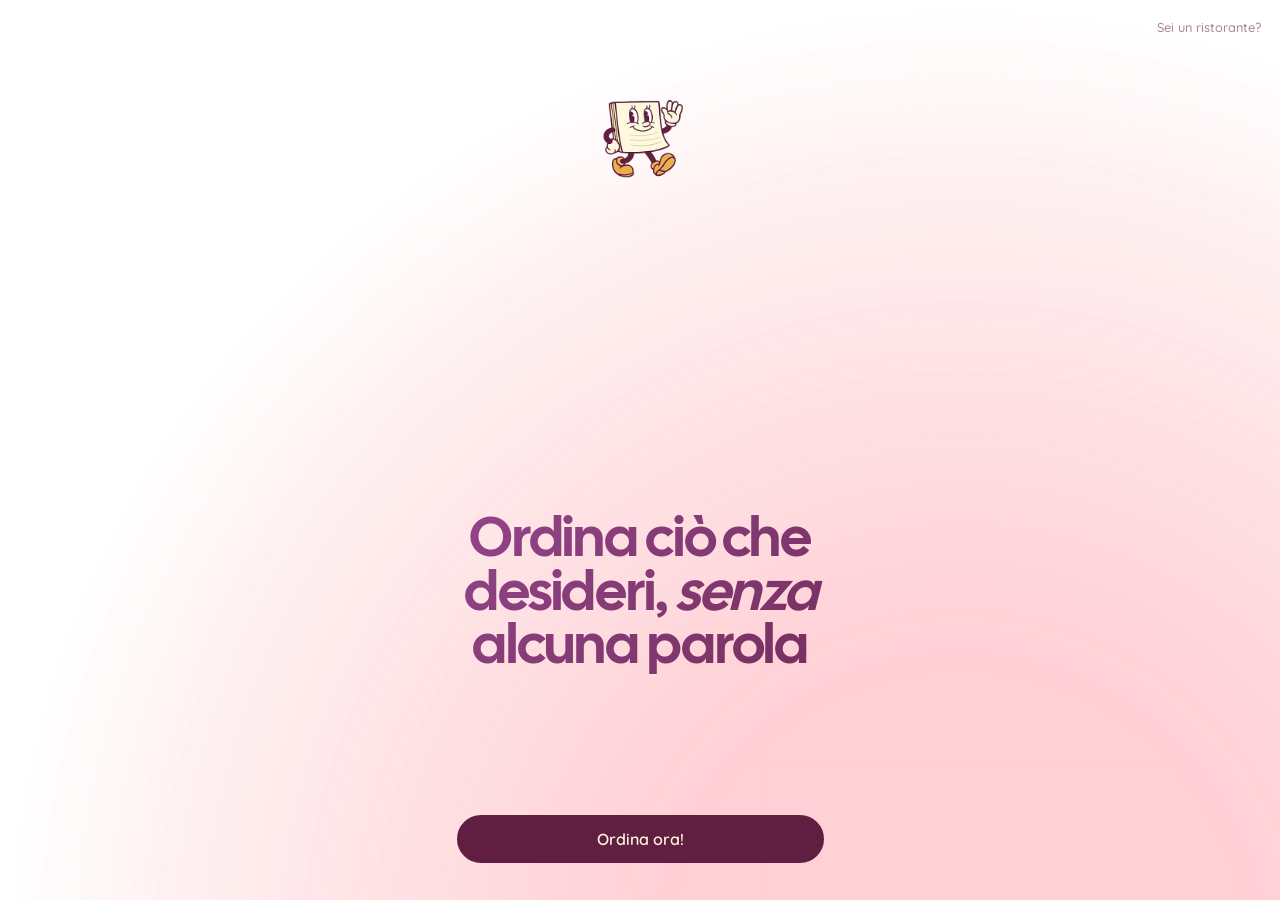
==== commit 726c49e6: "Update index.html" ====
--- a/index.html
+++ b/index.html
@@ -504,7 +504,7 @@
         <h1 class="totemino-title">Totemino</h1>
     </div>
 
-    <a class="restaurant-link" href="login.html">Sei un ristorante?</a>
+    <a class="restaurant-link" href="profile.html">Sei un ristorante?</a>
 
     <div class="login-card">
         <div class="sheet-first">
